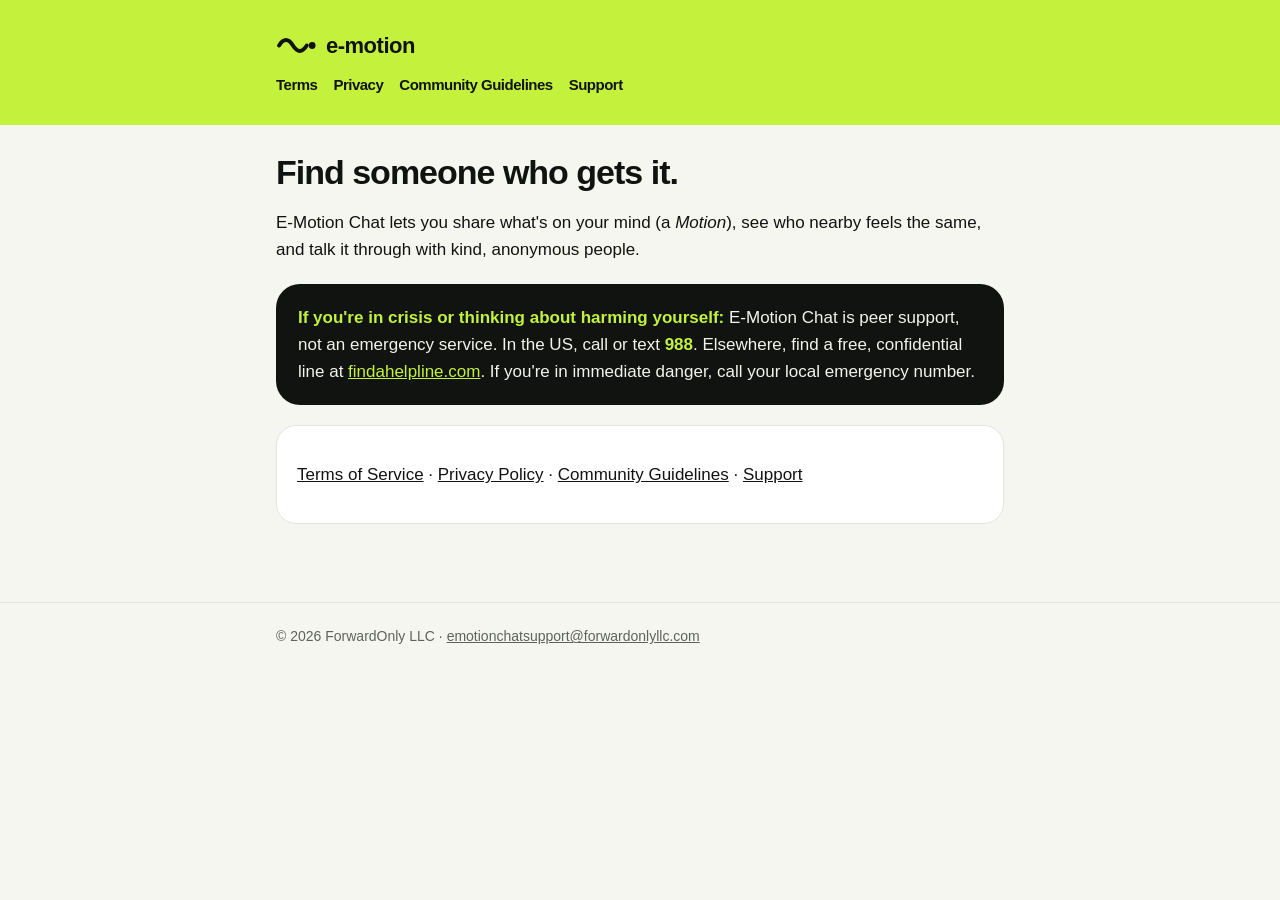
==== index.html @ 41ea4397 "E-Motion Chat: terms, privacy, community guidelines, support Co-Authored-By: Claude Opus 5.5 <norepl" ====
<!doctype html>
<html lang="en">
<head>
<meta charset="utf-8">
<meta name="viewport" content="width=device-width, initial-scale=1">
<title>Home · E-Motion Chat</title>
<meta name="description" content="E-Motion Chat: find people nearby who feel the same, and talk it through.">
<link rel="stylesheet" href="style.css">
</head>
<body>
<header><div class="wrap">
<div><a href="./"><svg class="logo" viewBox="0 0 26 16" aria-hidden="true"><path d="M2 8 Q6.5 1 11 8 T20 8" fill="none" stroke="#111311" stroke-width="2.6" stroke-linecap="round"/><circle cx="23.5" cy="8" r="2.2" fill="#111311"/></svg>e-motion</a>
<nav><a href="terms.html">Terms</a><a href="privacy.html">Privacy</a><a href="guidelines.html">Community Guidelines</a><a href="support.html">Support</a></nav></div>
</div></header>
<main><div class="wrap">

<h1>Find someone who gets it.</h1>
<p>E-Motion Chat lets you share what's on your mind (a <em>Motion</em>), see who nearby feels the same, and talk it through with kind, anonymous people.</p>
<div class="crisis"><strong>If you're in crisis or thinking about harming yourself:</strong> E-Motion Chat is peer support, not an emergency service. In the US, call or text <strong>988</strong>. Elsewhere, find a free, confidential line at <a href="https://findahelpline.com">findahelpline.com</a>. If you're in immediate danger, call your local emergency number.</div>
<div class="card"><p><a href="terms.html">Terms of Service</a> · <a href="privacy.html">Privacy Policy</a> · <a href="guidelines.html">Community Guidelines</a> · <a href="support.html">Support</a></p></div>

</div></main>
<footer><div class="wrap">© 2026 ForwardOnly LLC · <a href="mailto:emotionchatsupport@forwardonlyllc.com">emotionchatsupport@forwardonlyllc.com</a></div></footer>
</body>
</html>
---- style.css ----
:root{--lime:#C4F23C;--ink:#111311;--paper:#F6F6F1;--stone:#5E6359;--line:#E3E5DC;--card:#FFFFFF}
@media (prefers-color-scheme: dark){:root:not([data-theme="light"]){--paper:#121411;--ink:#F2F4EC;--stone:#A8AD9F;--line:#2A2D27;--card:#1A1D18}}
*{box-sizing:border-box}
body{margin:0;background:var(--paper);color:var(--ink);font:17px/1.6 -apple-system,BlinkMacSystemFont,"SF Pro Text","Segoe UI",Roboto,Helvetica,Arial,sans-serif}
header{background:#C4F23C;color:#111311;padding:28px 16px}
header .wrap{display:flex;align-items:center;gap:12px}
header a{color:inherit;text-decoration:none;font-weight:800;font-size:22px;letter-spacing:-.5px;display:flex;align-items:center;gap:10px}
nav{display:flex;flex-wrap:wrap;gap:6px 16px;margin-top:10px}
nav a{font-size:15px;font-weight:600;color:#111311}
.wrap{max-width:760px;margin:0 auto;padding:0 16px}
main{padding:28px 0 60px}
h1{font-size:34px;line-height:1.15;letter-spacing:-1px;margin:0 0 6px}
h2{font-size:21px;margin:32px 0 6px;letter-spacing:-.3px}
p,li{color:var(--ink)}
.muted{color:var(--stone);font-size:15px}
.card{background:var(--card);border:1px solid var(--line);border-radius:20px;padding:18px 20px;margin:18px 0}
.crisis{background:#111311;color:#F2F4EC;border-radius:24px;padding:20px 22px;margin:20px 0}
.crisis strong{color:#C4F23C}
.crisis a{color:#C4F23C}
a{color:inherit}
footer{border-top:1px solid var(--line);padding:22px 0 40px;font-size:14px;color:var(--stone)}
svg.logo{width:40px;height:25px}
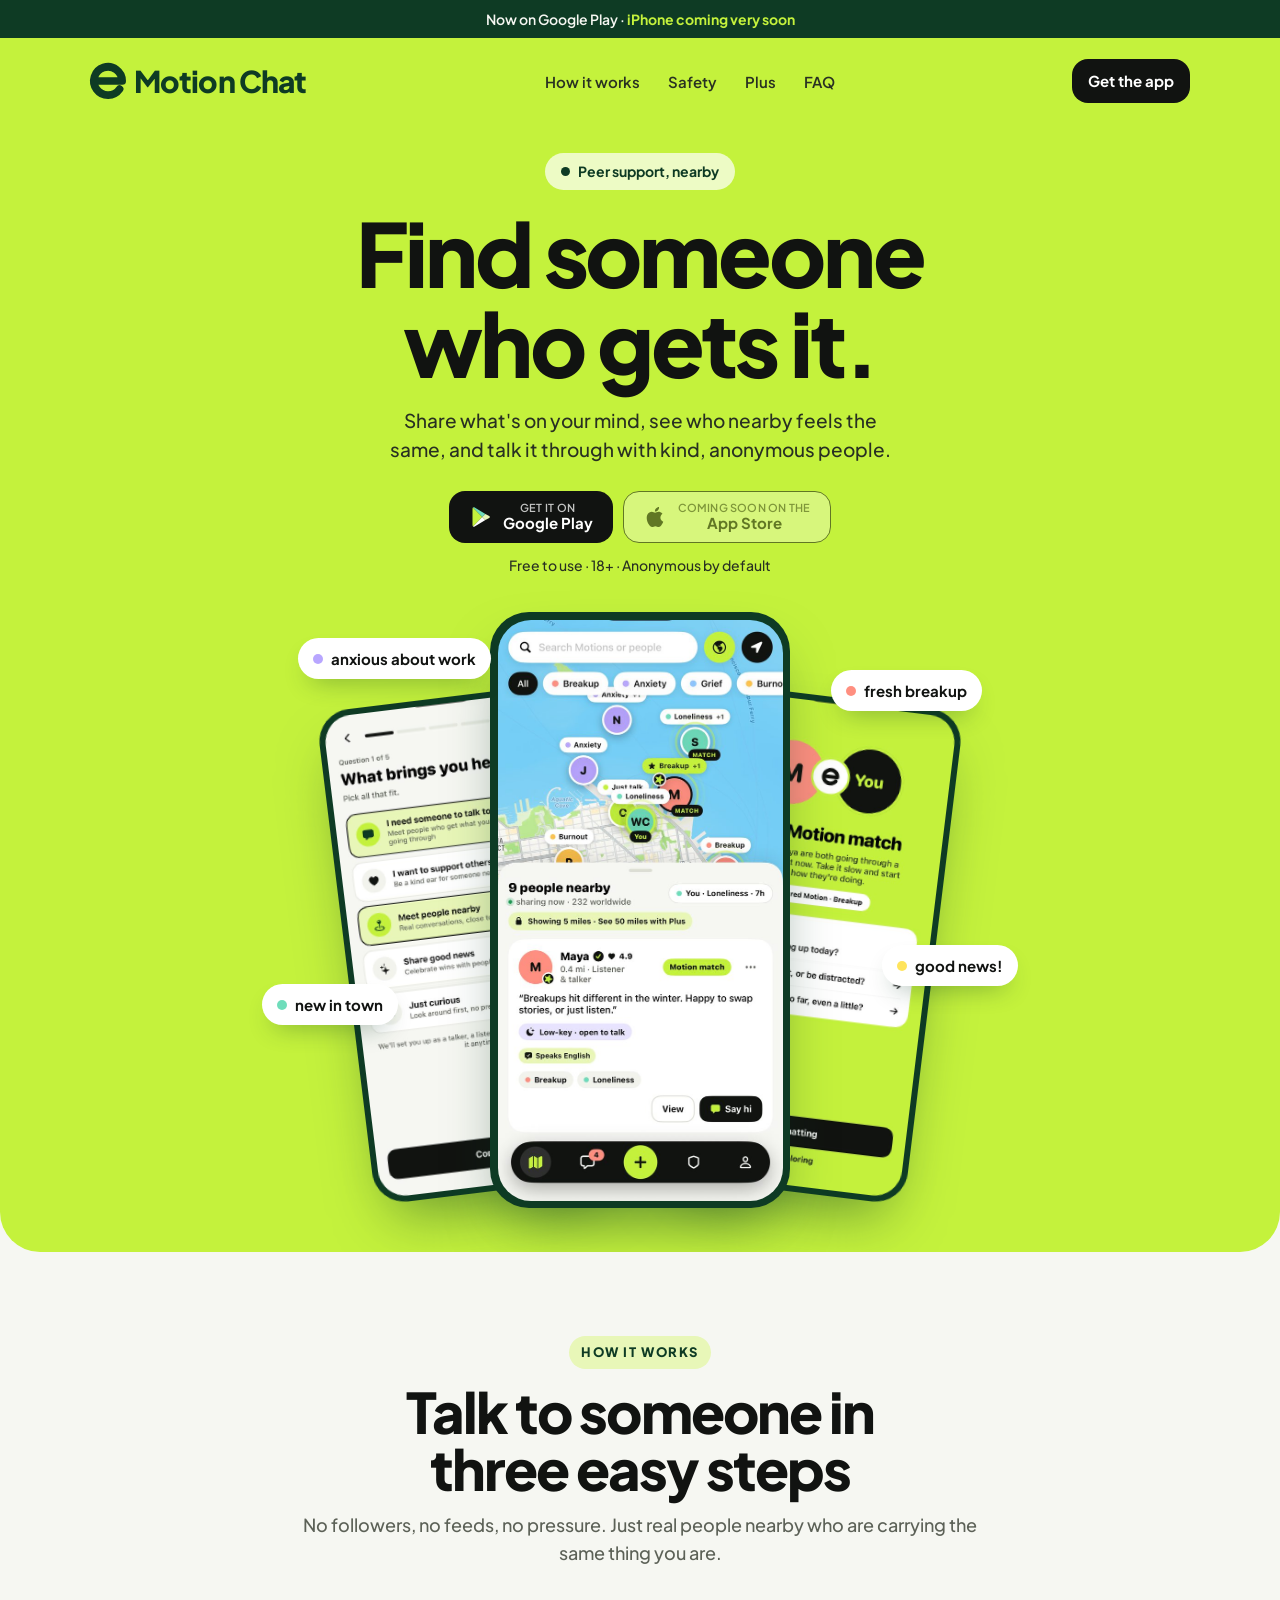
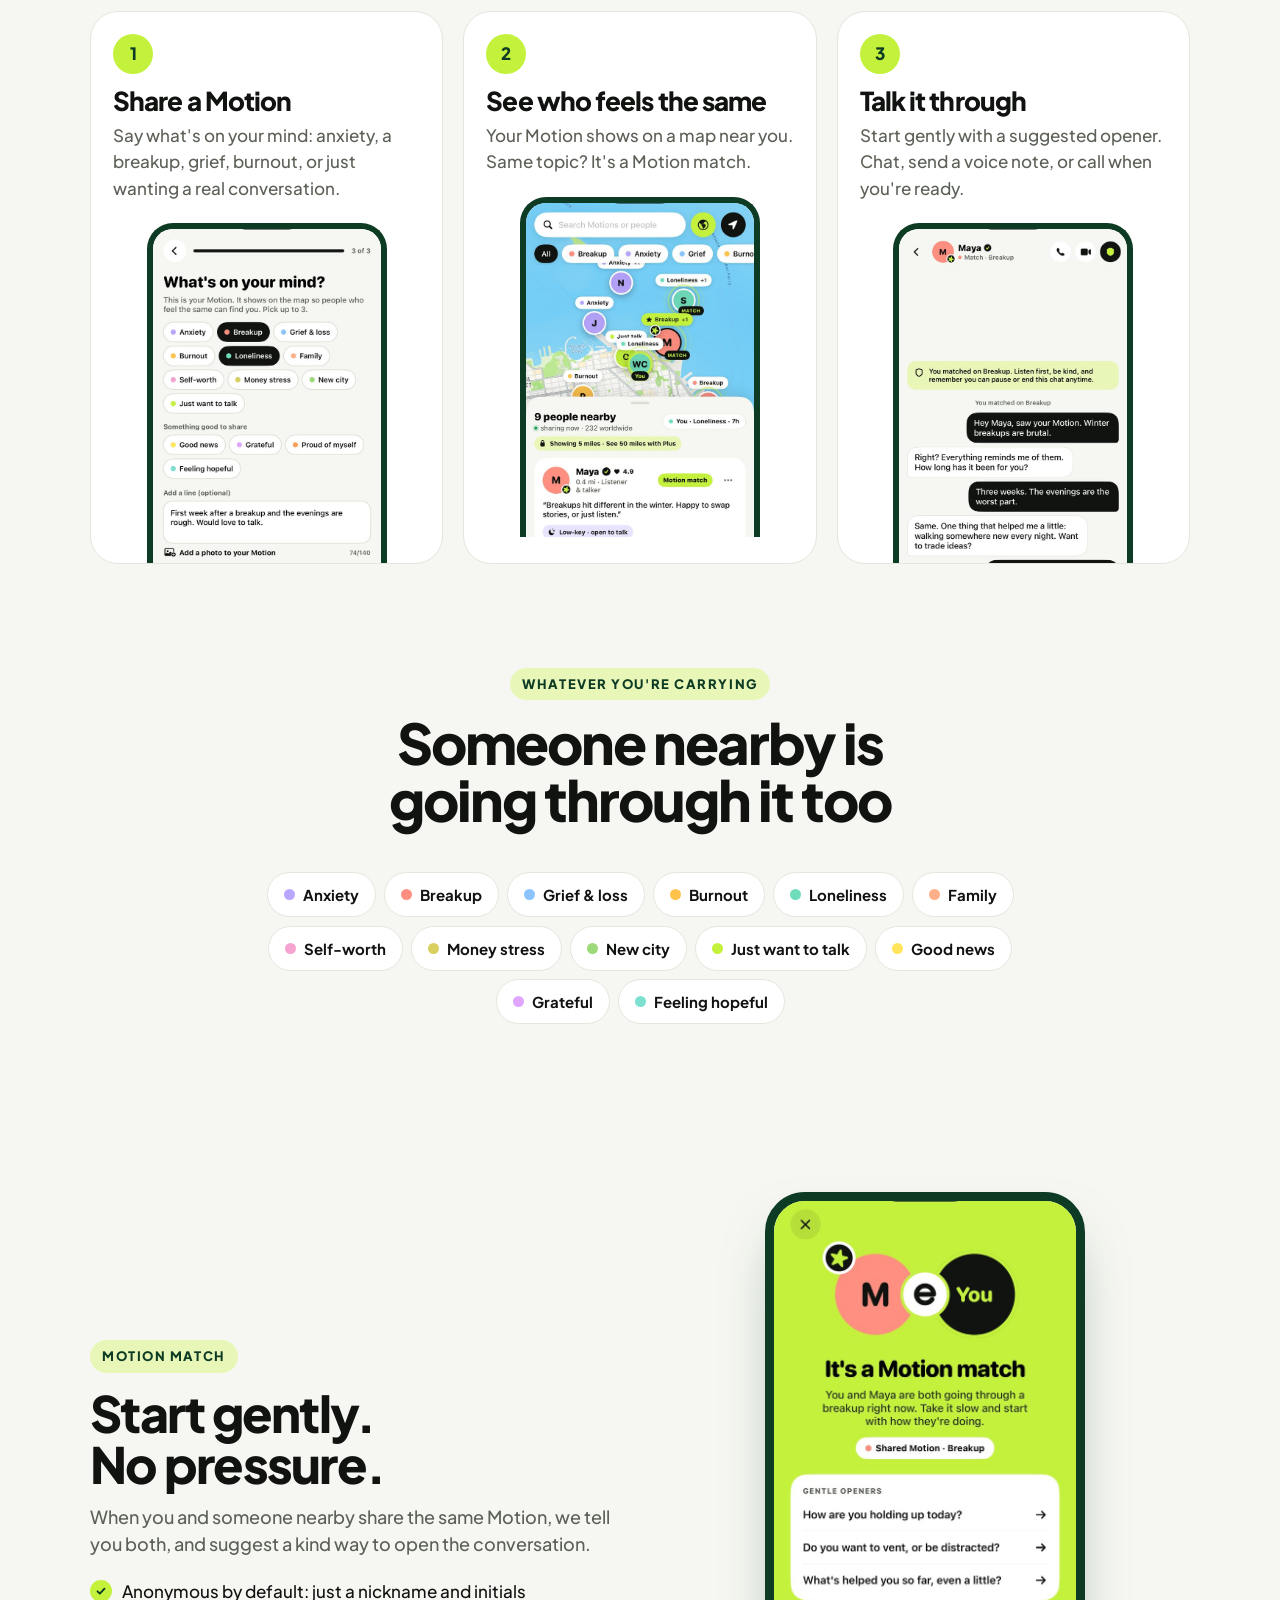
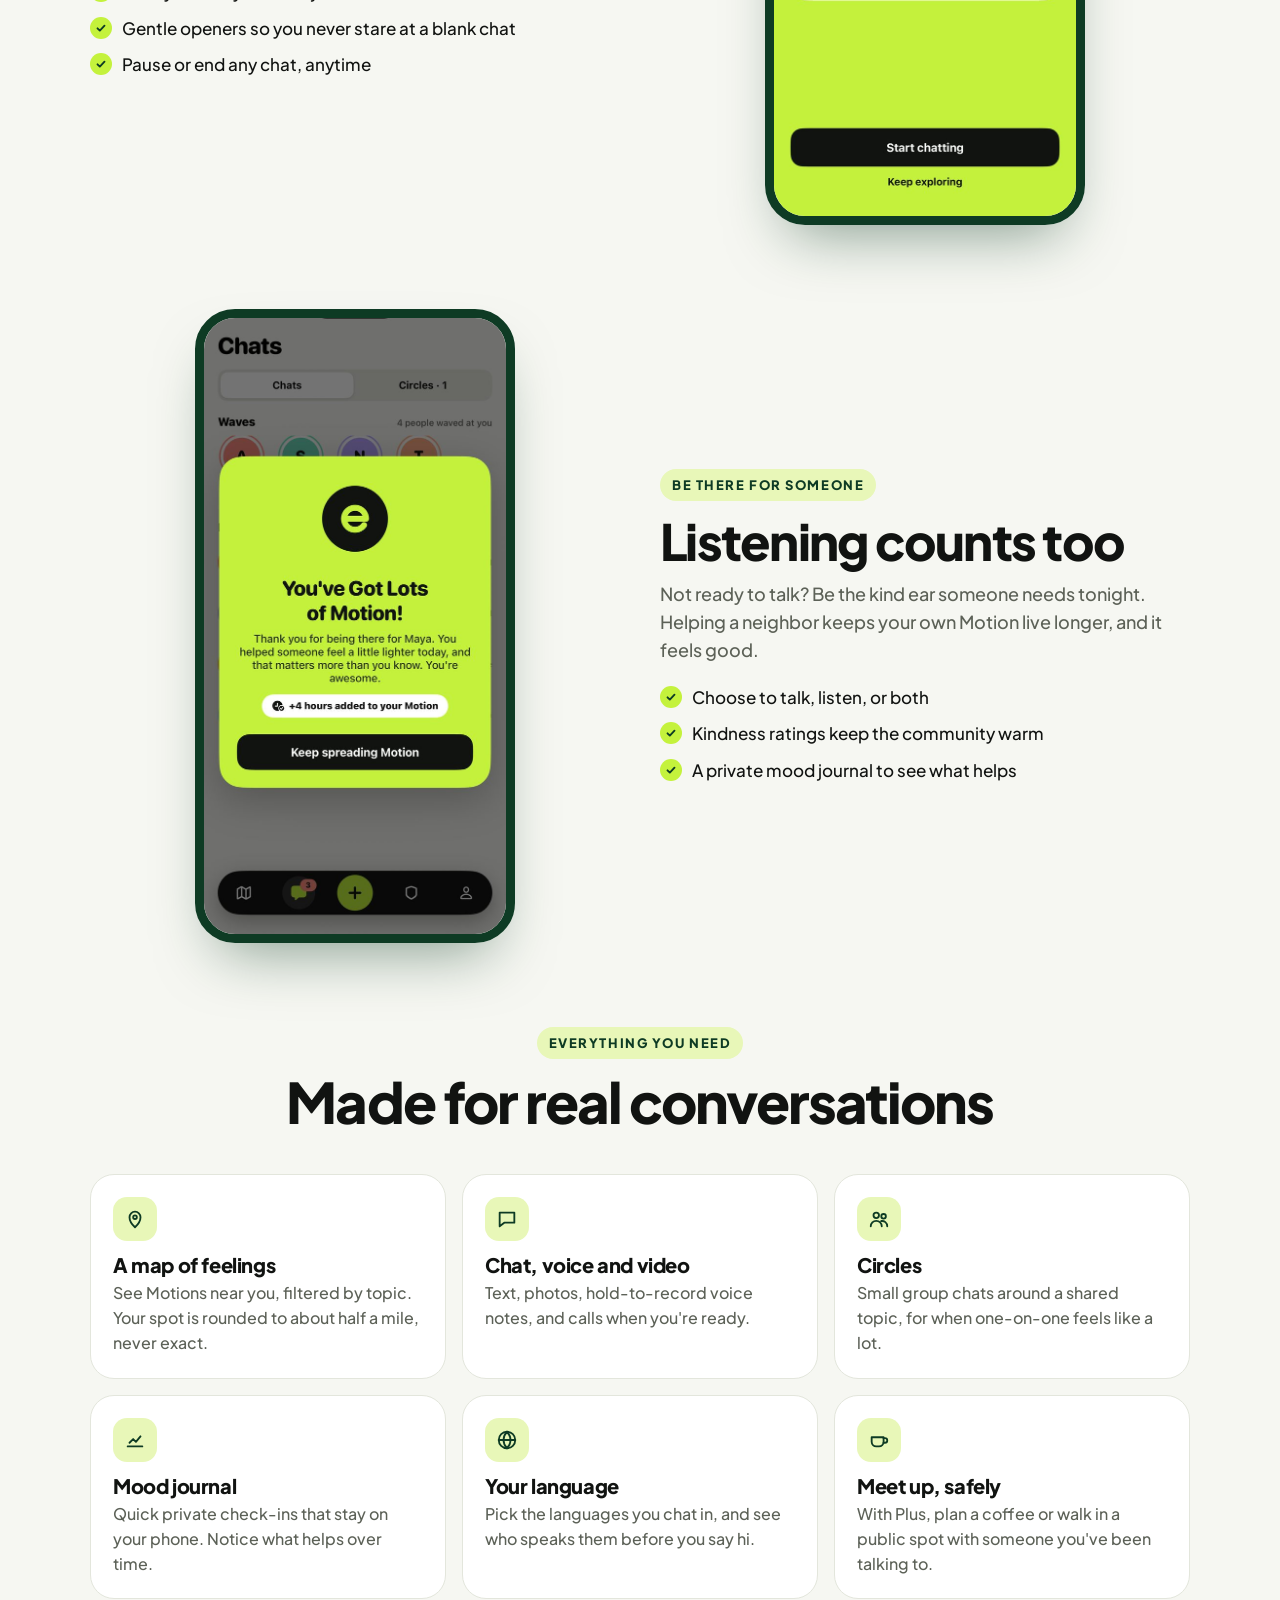
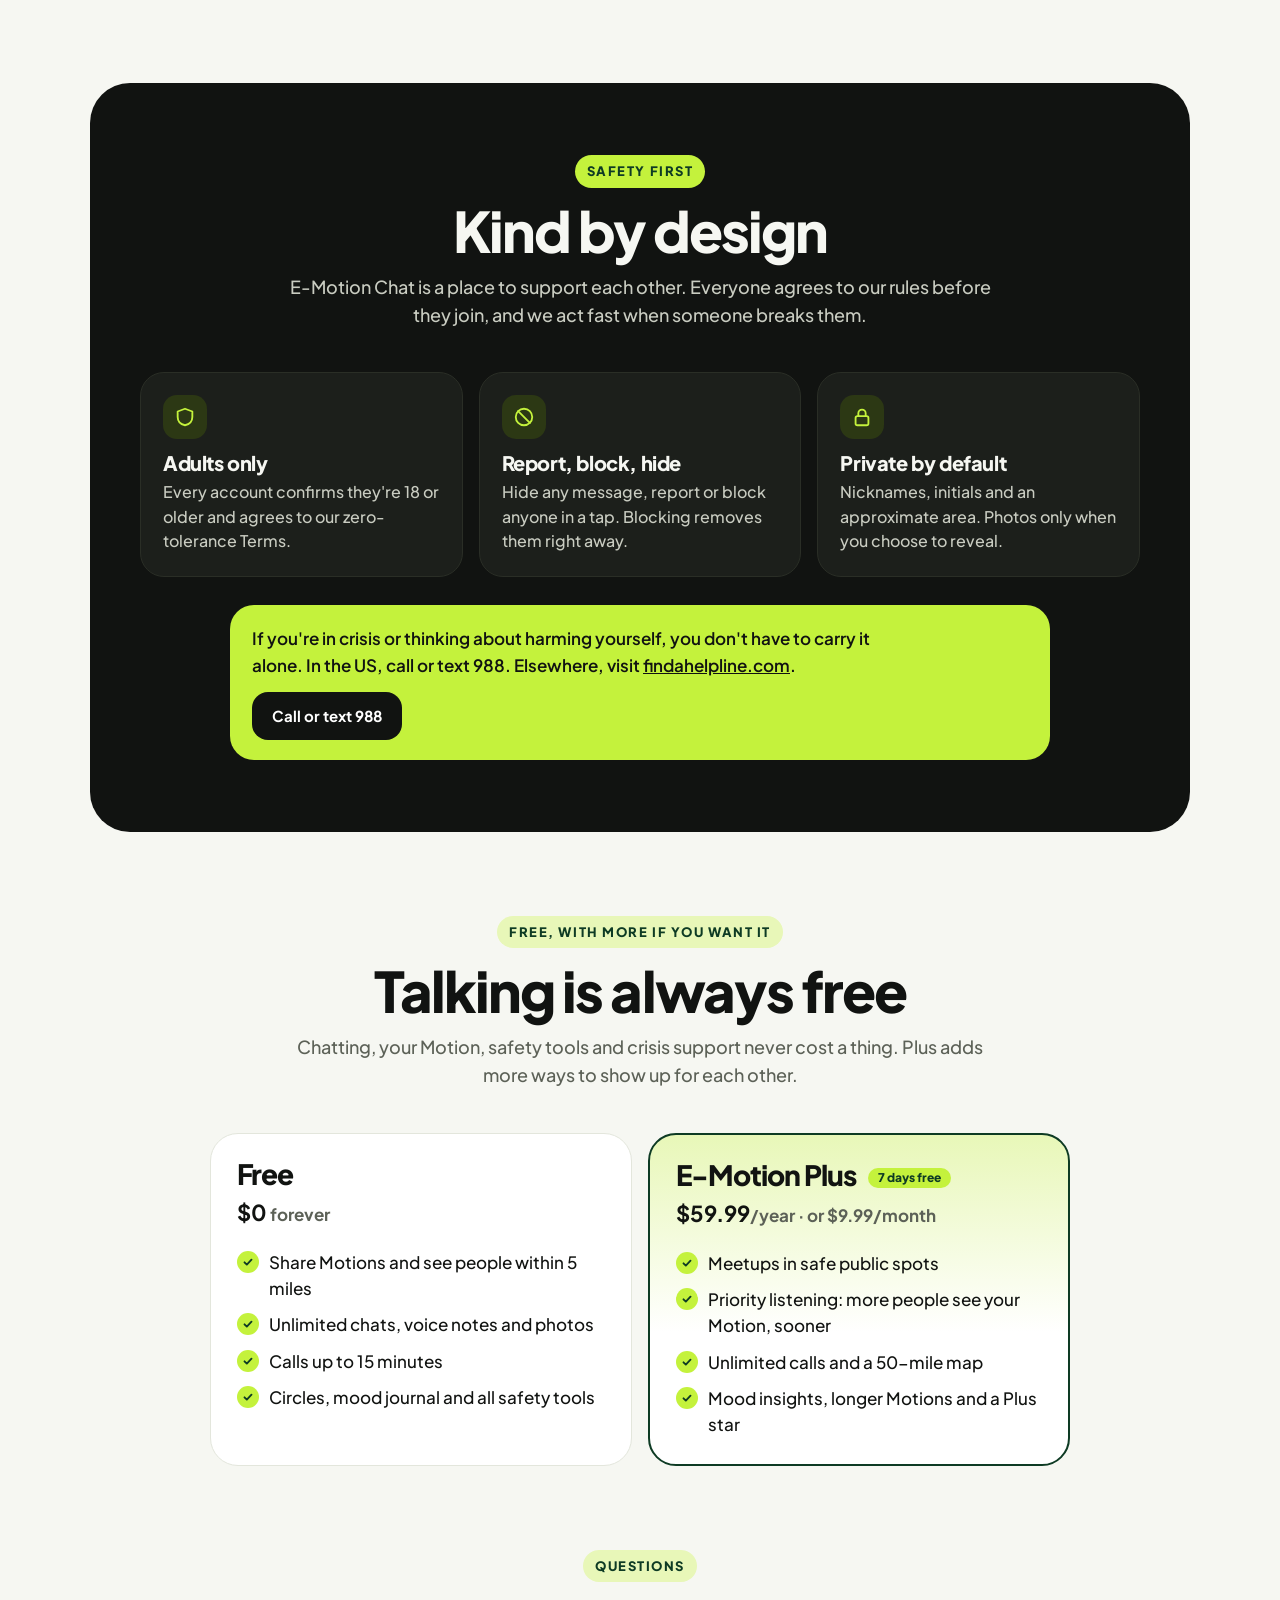
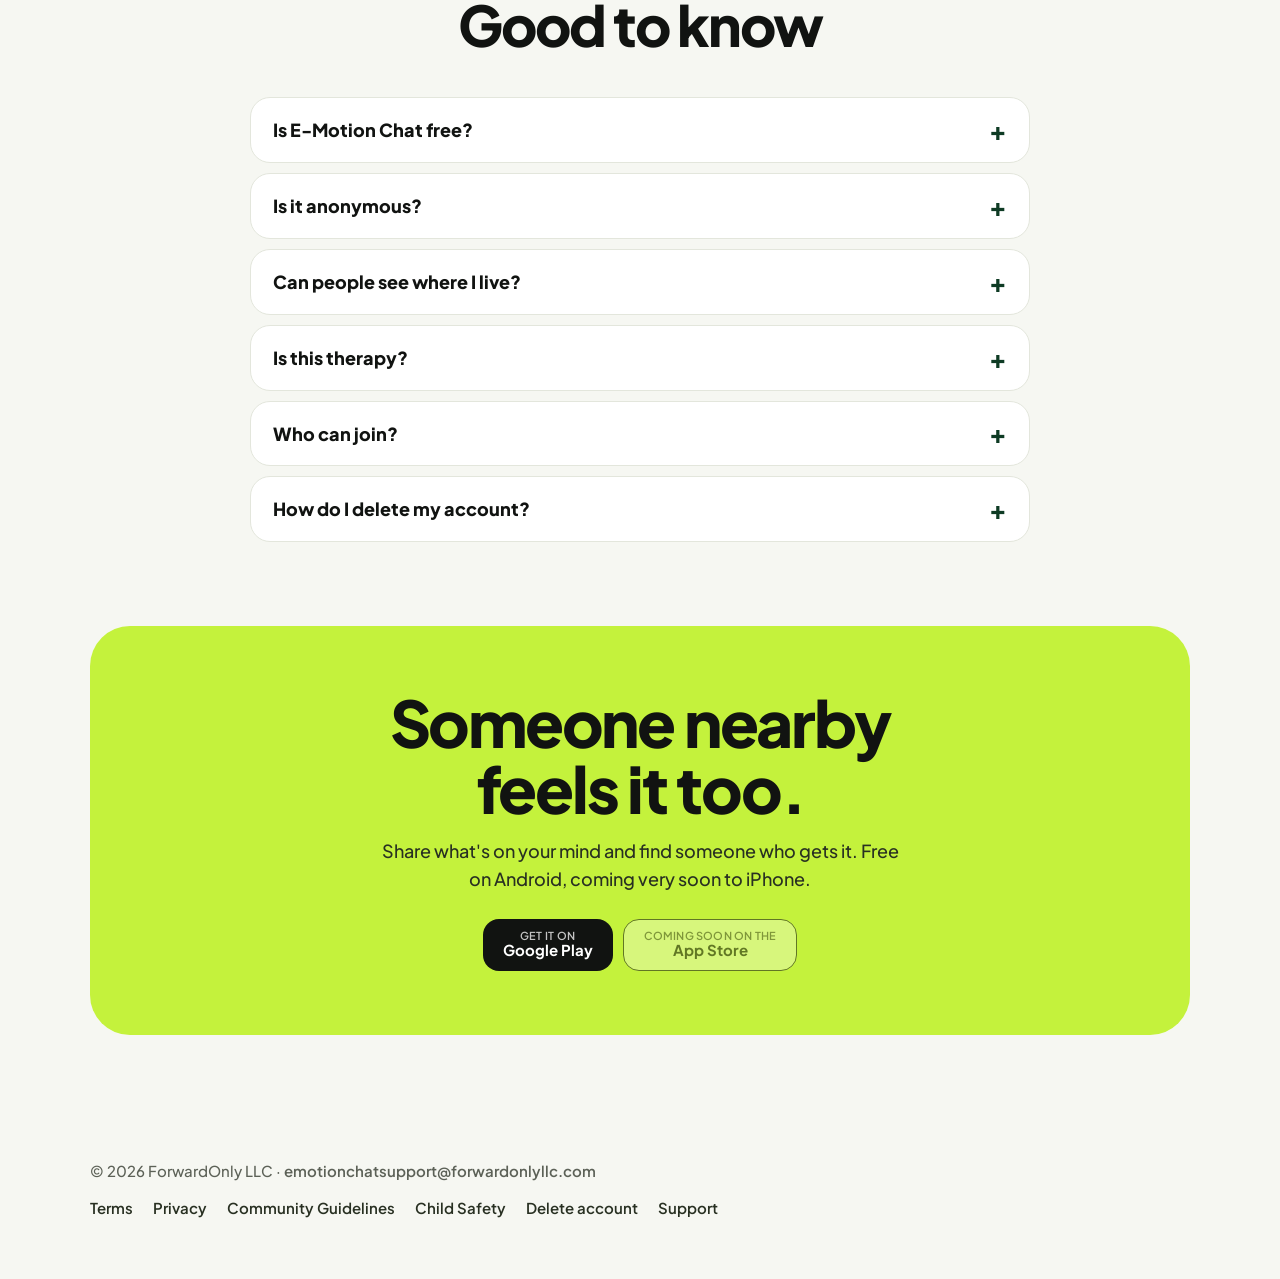
==== commit f844271e: "E-Motion Chat landing page, new e logo on every page Co-Authored-By: Claude Opus 5.5 <noreply@anthro" ====
--- a/index.html
+++ b/index.html
@@ -2,24 +2,447 @@
 <html lang="en">
 <head>
 <meta charset="utf-8">
-<meta name="viewport" content="width=device-width, initial-scale=1">
-<title>Home · E-Motion Chat</title>
-<meta name="description" content="E-Motion Chat: find people nearby who feel the same, and talk it through.">
-<link rel="stylesheet" href="style.css">
+<meta name="viewport" content="width=device-width,initial-scale=1,viewport-fit=cover">
+<title>E-Motion Chat – Find someone who gets it</title>
+<meta name="description" content="Share what's on your mind and talk it through with kind, anonymous people nearby who feel the same. Free on iPhone and Android.">
+<meta name="theme-color" content="#C4F23C">
+<meta property="og:title" content="E-Motion Chat – Find someone who gets it">
+<meta property="og:description" content="Share what's on your mind. See who nearby feels the same, and talk it through, kindly and anonymously.">
+<meta property="og:image" content="https://forwardonlyjhaye.github.io/e-motion/assets/og.jpg">
+<meta property="og:url" content="https://forwardonlyjhaye.github.io/e-motion/">
+<meta property="og:type" content="website">
+<meta name="twitter:card" content="summary_large_image">
+<link rel="canonical" href="https://forwardonlyjhaye.github.io/e-motion/">
+<link rel="icon" href="favicon.svg" type="image/svg+xml">
+<link rel="apple-touch-icon" href="assets/apple-touch-icon.png">
+<link rel="preconnect" href="https://fonts.googleapis.com"><link rel="preconnect" href="https://fonts.gstatic.com" crossorigin>
+<link href="https://fonts.googleapis.com/css2?family=Plus+Jakarta+Sans:wght@500;600;700;800&display=swap" rel="stylesheet">
+<style>
+:root{--lime:#C4F23C;--lime-soft:#E8F7B8;--night:#0E3B24;--ink:#111311;--ink2:#283022;--stone:#5C6157;--paper:#F6F7F2;--card:#fff;--line:#E3E6DC;
+  --font:'Plus Jakarta Sans',system-ui,-apple-system,sans-serif}
+*{box-sizing:border-box}
+html{scroll-behavior:smooth}
+body{margin:0;background:var(--paper);color:var(--ink);font:500 17px/1.55 var(--font);-webkit-font-smoothing:antialiased}
+img{max-width:100%;display:block}
+a{color:inherit}
+.wrap{max-width:1140px;margin:0 auto;padding:0 20px}
+h1,h2,h3{font-weight:800;letter-spacing:-.035em;line-height:1.02;margin:0;text-wrap:balance}
+p{margin:0}
+
+/* top */
+.promo{background:var(--night);color:var(--paper);text-align:center;font:600 14px/1.3 var(--font);padding:10px 16px}
+.promo b{color:var(--lime)}
+header{display:flex;align-items:center;justify-content:space-between;gap:12px;padding:16px 0}
+.brand{display:flex;align-items:center;gap:10px;text-decoration:none;font-weight:800;font-size:24px;letter-spacing:-.03em;color:var(--night)}
+.brand .mark{width:30px;height:30px;flex:none;overflow:visible}
+.brand .mark path{fill:none;stroke:var(--night);stroke-width:12;stroke-linecap:round;stroke-linejoin:round;stroke-dasharray:100;stroke-dashoffset:0}
+.brand{gap:6px}
+.brand .name{display:inline-block;overflow:hidden;padding:4px 2px}
+.brand .name span{display:inline-block}
+nav{display:none;gap:28px;font-weight:600;font-size:15px}
+nav a{text-decoration:none;color:var(--ink2)}nav a:hover{color:var(--night)}
+@media (min-width:860px){nav{display:flex}.brand{font-size:30px}.brand .mark{width:36px;height:36px}}
+
+.btn{display:inline-flex;align-items:center;justify-content:center;gap:10px;min-height:52px;padding:0 20px;border-radius:16px;text-decoration:none;font-weight:700;font-size:15px;line-height:1.1}
+.btn-dark{background:var(--ink);color:#fff}
+.btn-dark:hover{background:#000}
+.btn-ghost{background:rgba(255,255,255,.6);color:var(--ink);border:1.5px solid var(--ink)}
+.btn small{display:block;font-weight:600;font-size:11px;opacity:.75;letter-spacing:.02em}
+.btn svg{width:24px;height:24px;flex:none}
+.stores{display:flex;flex-wrap:wrap;gap:10px;justify-content:center}
+.btn[aria-disabled=true]{opacity:.55;cursor:default}
+
+/* hero */
+.hero{background:var(--lime);border-radius:0 0 40px 40px;overflow:hidden}
+.hero-inner{text-align:center;padding:28px 0 0}
+.tag{display:inline-flex;align-items:center;gap:8px;padding:8px 16px;border-radius:99px;background:rgba(255,255,255,.7);font-weight:700;font-size:14px;color:var(--night)}
+.tag i{width:9px;height:9px;border-radius:50%;background:var(--night)}
+.hero h1{font-size:clamp(44px,10vw,88px);margin:18px auto 0;max-width:12ch;color:var(--ink)}
+.hero .sub{max-width:36ch;margin:18px auto 26px;color:var(--ink2);font-size:19px}
+.hero .note{margin-top:12px;font-size:14px;color:var(--ink2)}
+.stage{position:relative;height:clamp(420px,112vw,640px);margin:36px auto 0;max-width:900px}
+.phone{position:absolute;left:50%;width:var(--w);border-radius:calc(var(--w)*.13);background:var(--night);padding:calc(var(--w)*.025);box-shadow:0 30px 60px -20px rgba(14,59,36,.55)}
+.phone img{border-radius:calc(var(--w)*.11)}
+.phone.c{--w:clamp(210px,48vw,300px);top:0;transform:translateX(-50%);z-index:3}
+.phone.l,.phone.r{--w:clamp(170px,38vw,250px);top:13%;z-index:1}
+.phone.l{transform:translateX(-118%) rotate(-7deg)}
+.phone.r{transform:translateX(18%) rotate(7deg)}
+
+/* sections */
+section{padding:84px 0}
+.kicker{display:inline-block;font-weight:800;font-size:13px;letter-spacing:.12em;text-transform:uppercase;color:var(--night);background:var(--lime-soft);padding:6px 12px;border-radius:99px}
+.head{text-align:center;max-width:720px;margin:0 auto 44px}
+.head h2{font-size:clamp(34px,6vw,56px);margin-top:14px}
+.head p{margin-top:14px;color:var(--stone);font-size:18px}
+
+.steps{display:grid;gap:20px;grid-template-columns:1fr}
+@media (min-width:860px){.steps{grid-template-columns:repeat(3,minmax(0,1fr))}}
+.step{background:var(--card);border:1px solid var(--line);border-radius:28px;padding:22px 22px 0;overflow:hidden;display:flex;flex-direction:column}
+.step .n{width:40px;height:40px;border-radius:50%;background:var(--lime);color:var(--night);display:grid;place-items:center;font-weight:800}
+.step h3{font-size:26px;margin-top:14px}
+.step p{margin-top:8px;color:var(--stone)}
+.step .shot{margin:22px auto 0;width:78%;border-radius:26px 26px 0 0;border:6px solid var(--night);border-bottom:0;overflow:hidden;max-height:340px}
+
+.split{display:grid;gap:40px;align-items:center;grid-template-columns:1fr}
+@media (min-width:860px){.split{grid-template-columns:1fr 1fr}.split.flip .text{order:2}}
+.split .text h2{font-size:clamp(32px,5vw,50px);margin-top:14px}
+.split .text p{margin-top:14px;color:var(--stone);font-size:18px}
+.split .visual{display:flex;justify-content:center}
+.split .visual .frame{width:min(320px,80%);border-radius:40px;border:9px solid var(--night);overflow:hidden;box-shadow:0 30px 60px -24px rgba(14,59,36,.5)}
+ul.ticks{list-style:none;padding:0;margin:20px 0 0;display:grid;gap:10px}
+ul.ticks li{display:flex;gap:10px;align-items:flex-start}
+ul.ticks li::before{content:"";flex:none;width:22px;height:22px;margin-top:2px;border-radius:50%;background:var(--lime) url("data:image/svg+xml,%3Csvg xmlns='http://www.w3.org/2000/svg' viewBox='0 0 24 24' fill='none' stroke='%230E3B24' stroke-width='3.2' stroke-linecap='round' stroke-linejoin='round'%3E%3Cpath d='M6 12.5l4 4L18 8'/%3E%3C/svg%3E") center/14px no-repeat}
+
+.topics{display:flex;flex-wrap:wrap;gap:8px;justify-content:center;max-width:820px;margin:0 auto}
+.chip{display:inline-flex;align-items:center;gap:8px;padding:10px 16px;border-radius:99px;background:var(--card);border:1.5px solid var(--line);font-weight:700;font-size:15px}
+.chip i{width:11px;height:11px;border-radius:50%}
+
+.feat{display:grid;gap:16px;grid-template-columns:1fr}
+@media (min-width:640px){.feat{grid-template-columns:repeat(2,minmax(0,1fr))}}
+@media (min-width:980px){.feat{grid-template-columns:repeat(3,minmax(0,1fr))}}
+.feat div{background:var(--card);border:1px solid var(--line);border-radius:24px;padding:22px}
+.feat h3{font-size:20px;letter-spacing:-.02em}
+.feat p{margin-top:6px;color:var(--stone);font-size:16px}
+.feat .ic{width:44px;height:44px;border-radius:14px;background:var(--lime-soft);display:grid;place-items:center;margin-bottom:14px}
+.feat .ic svg{width:22px;height:22px;stroke:var(--night)}
+
+.safety{background:var(--ink);color:var(--paper);border-radius:40px}
+.safety .kicker{background:var(--lime);color:var(--night)}
+.safety .head p{color:#C9CCC1}
+.safety .feat div{background:#1C1F1B;border-color:#2A2E26}
+.safety .feat p{color:#C9CCC1}
+.safety .feat .ic{background:#2C3814}
+.safety .feat .ic svg{stroke:var(--lime)}
+.crisis{margin:28px auto 0;max-width:820px;background:var(--lime);color:var(--ink);border-radius:24px;padding:20px 22px;display:flex;flex-wrap:wrap;gap:14px;align-items:center;justify-content:space-between}
+.crisis p{max-width:52ch;font-weight:600}
+.crisis a.btn{min-height:48px}
+
+.plans{display:grid;gap:16px;grid-template-columns:1fr;max-width:860px;margin:0 auto}
+@media (min-width:760px){.plans{grid-template-columns:1fr 1fr}}
+.plan{background:var(--card);border:1.5px solid var(--line);border-radius:28px;padding:26px}
+.plan.plus{border:2px solid var(--night);background:linear-gradient(180deg,var(--lime-soft),#fff 60%)}
+.plan h3{font-size:28px}
+.plan .price{margin-top:6px;font-weight:700;color:var(--stone)}
+.plan .price b{color:var(--ink);font-size:22px}
+.badge{display:inline-block;margin-left:8px;vertical-align:middle;font-size:12px;font-weight:800;background:var(--lime);color:var(--night);padding:4px 10px;border-radius:99px;letter-spacing:0}
+
+.faq{max-width:780px;margin:0 auto;display:grid;gap:10px}
+details{background:var(--card);border:1px solid var(--line);border-radius:20px;padding:18px 22px}
+summary{cursor:pointer;font-weight:800;font-size:18px;list-style:none;display:flex;justify-content:space-between;gap:16px;align-items:center}
+summary::-webkit-details-marker{display:none}
+summary::after{content:"+";font-size:26px;line-height:1;color:var(--night);transition:transform .2s}
+details[open] summary::after{transform:rotate(45deg)}
+details p{margin-top:10px;color:var(--stone)}
+
+.end{background:var(--lime);border-radius:40px;text-align:center;padding:64px 20px}
+.end h2{font-size:clamp(36px,7vw,64px);max-width:14ch;margin:0 auto}
+.end p{margin:16px auto 26px;max-width:40ch;color:var(--ink2);font-size:18px}
+
+footer{padding:40px 0 60px;color:var(--stone);font-size:15px}
+footer .row{display:flex;flex-wrap:wrap;gap:14px 26px;justify-content:space-between;align-items:center}
+footer nav{display:flex;flex-wrap:wrap;gap:10px 20px}
+footer a{text-decoration:none;font-weight:600}footer a:hover{color:var(--ink)}
+
+
+/* floating Motion bubbles */
+.bubble{position:absolute;z-index:4;display:inline-flex;align-items:center;gap:8px;padding:9px 15px;border-radius:99px;background:#fff;font-weight:700;font-size:clamp(12px,3.2vw,15px);white-space:nowrap;box-shadow:0 12px 26px -12px rgba(14,59,36,.45)}
+.bubble i{width:10px;height:10px;border-radius:50%}
+.bubble.b1{left:4%;top:4%}
+.bubble.b2{right:3%;top:9%}
+.bubble.b3{left:1%;top:58%}
+.bubble.b4{right:2%;top:52%}
+@media (min-width:760px){.bubble.b1{left:12%}.bubble.b2{right:12%}.bubble.b3{left:8%}.bubble.b4{right:8%}}
+
+/* buttons */
+.btn{transition:transform .18s ease,box-shadow .18s ease,background .18s ease}
+.btn:not([aria-disabled=true]):hover{transform:translateY(-2px);box-shadow:0 12px 24px -12px rgba(14,59,36,.6)}
+.btn:not([aria-disabled=true]):active{transform:translateY(0) scale(.97)}
+.chip{transition:transform .18s ease}
+.chip:hover{transform:translateY(-3px) rotate(-2deg)}
+.step,.feat div,.plan{transition:transform .25s ease,box-shadow .25s ease}
+.step:hover,.feat div:hover,.plan:hover{transform:translateY(-4px);box-shadow:0 18px 34px -22px rgba(14,59,36,.45)}
+
+@media (prefers-reduced-motion:no-preference){
+  /* logo: the e writes itself, then "Motion Chat" slides out from behind it */
+  .brand .mark path{stroke-dashoffset:100;animation:write .9s cubic-bezier(.6,0,.3,1) .15s forwards}
+  .brand .name span{transform:translateX(-110%);opacity:0;animation:flow .7s cubic-bezier(.2,.8,.2,1.05) .85s forwards}
+  @keyframes write{to{stroke-dashoffset:0}}
+  @keyframes flow{to{transform:none;opacity:1}}
+
+  /* hero text and buttons arrive in turn */
+  .hero-inner>.tag,.hero-inner>h1,.hero-inner>.sub,.hero-inner>.stores,.hero-inner>.note{opacity:0;animation:rise .7s cubic-bezier(.2,.8,.2,1) forwards}
+  .hero-inner>.tag{animation-delay:.2s}.hero-inner>h1{animation-delay:.3s}.hero-inner>.sub{animation-delay:.45s}
+  .hero-inner>.stores{animation-delay:.6s}.hero-inner>.note{animation-delay:.7s}
+  @keyframes rise{from{opacity:0;transform:translateY(22px)}to{opacity:1;transform:none}}
+
+  /* main button: a soft lime pulse every few seconds */
+  .hero .stores .btn-dark{animation:pulse 3.2s ease-in-out 2s infinite}
+  @keyframes pulse{0%,70%,100%{box-shadow:0 0 0 0 rgba(14,59,36,0)}80%{box-shadow:0 0 0 10px rgba(14,59,36,.18)}}
+
+  /* phones rise in, then float */
+  .phone{animation:phoneIn .9s cubic-bezier(.2,.8,.2,1) both,float 6s ease-in-out infinite}
+  .phone.c{--t:translateX(-50%);animation-delay:.55s,1.45s}
+  .phone.l{--t:translateX(-118%) rotate(-7deg);animation-delay:.75s,2.1s}
+  .phone.r{--t:translateX(18%) rotate(7deg);animation-delay:.85s,1.8s}
+  @keyframes phoneIn{from{opacity:0;transform:var(--t) translateY(80px)}to{opacity:1;transform:var(--t)}}
+  @keyframes float{0%,100%{transform:var(--t) translateY(0)}50%{transform:var(--t) translateY(-12px)}}
+
+  /* bubbles pop in, then drift */
+  .bubble{opacity:0;animation:pop .55s cubic-bezier(.3,1.5,.5,1) forwards,drift 5s ease-in-out infinite}
+  .bubble.b1{animation-delay:1.1s,1.65s}.bubble.b2{animation-delay:1.3s,2.2s}.bubble.b3{animation-delay:1.5s,1.9s}.bubble.b4{animation-delay:1.7s,2.6s}
+  @keyframes pop{from{opacity:0;transform:scale(.4)}to{opacity:1;transform:none}}
+  @keyframes drift{0%,100%{transform:translate(0,0)}33%{transform:translate(4px,-8px)}66%{transform:translate(-4px,-3px)}}
+
+  /* topic bubbles pop in one by one when scrolled to */
+  .topics .chip{opacity:0;transform:scale(.6)}
+  .topics.in .chip{animation:pop .5s cubic-bezier(.3,1.5,.5,1) forwards}
+  .topics.in .chip:hover{transform:translateY(-3px) rotate(-2deg)}
+
+  /* screenshots in cards and frames float gently */
+  .step .shot,.split .visual .frame{animation:float2 7s ease-in-out infinite}
+  .step:nth-child(2) .shot{animation-delay:-2.3s}.step:nth-child(3) .shot{animation-delay:-4.6s}
+  @keyframes float2{0%,100%{transform:translateY(0)}50%{transform:translateY(-8px)}}
+}
+@media (prefers-reduced-motion:no-preference){
+  .reveal{opacity:0;transform:translateY(18px);transition:opacity .6s ease,transform .6s ease}
+  .reveal.in{opacity:1;transform:none}
+}
+</style>
 </head>
 <body>
-<header><div class="wrap">
-<div><a href="./"><svg class="logo" viewBox="0 0 26 16" aria-hidden="true"><path d="M2 8 Q6.5 1 11 8 T20 8" fill="none" stroke="#111311" stroke-width="2.6" stroke-linecap="round"/><circle cx="23.5" cy="8" r="2.2" fill="#111311"/></svg>e-motion</a>
-<nav><a href="terms.html">Terms</a><a href="privacy.html">Privacy</a><a href="guidelines.html">Community Guidelines</a><a href="support.html">Support</a></nav></div>
-</div></header>
-<main><div class="wrap">
-
-<h1>Find someone who gets it.</h1>
-<p>E-Motion Chat lets you share what's on your mind (a <em>Motion</em>), see who nearby feels the same, and talk it through with kind, anonymous people.</p>
-<div class="crisis"><strong>If you're in crisis or thinking about harming yourself:</strong> E-Motion Chat is peer support, not an emergency service. In the US, call or text <strong>988</strong>. Elsewhere, find a free, confidential line at <a href="https://findahelpline.com">findahelpline.com</a>. If you're in immediate danger, call your local emergency number.</div>
-<div class="card"><p><a href="terms.html">Terms of Service</a> · <a href="privacy.html">Privacy Policy</a> · <a href="guidelines.html">Community Guidelines</a> · <a href="support.html">Support</a></p></div>
-
-</div></main>
-<footer><div class="wrap">© 2026 ForwardOnly LLC · <a href="mailto:emotionchatsupport@forwardonlyllc.com">emotionchatsupport@forwardonlyllc.com</a></div></footer>
+
+<div class="promo">Now on Google Play · <b>iPhone coming very soon</b></div>
+
+<div class="hero">
+  <div class="wrap">
+    <header>
+      <a class="brand" href="./" aria-label="E-Motion Chat home">
+        <svg class="mark" viewBox="22 22 56 56" aria-hidden="true"><path pathLength="100" d="M28 50 H72 A22 22 0 1 0 68 62.6"/></svg>
+        <span class="name"><span>Motion Chat</span></span>
+      </a>
+      <nav><a href="#how">How it works</a><a href="#safety">Safety</a><a href="#plus">Plus</a><a href="#faq">FAQ</a></nav>
+      <a class="btn btn-dark" href="#download" style="min-height:44px;padding:0 16px">Get the app</a>
+    </header>
+
+    <div class="hero-inner">
+      <span class="tag"><i></i>Peer support, nearby</span>
+      <h1>Find someone who gets it.</h1>
+      <p class="sub">Share what's on your mind, see who nearby feels the same, and talk it through with kind, anonymous people.</p>
+      <div class="stores" id="download">
+        <a class="btn btn-dark" href="https://play.google.com/store/apps/details?id=com.forwardonlyjhaye.emotionchat">
+          <svg viewBox="0 0 24 24" aria-hidden="true"><path fill="#C4F23C" d="M4 2.6c-.3.3-.5.8-.5 1.3v16.2c0 .5.2 1 .5 1.3l9.3-9.4z"/><path fill="#fff" d="M16.4 15.1l-3.1-3.1L4 21.4c.4.4 1 .4 1.7.1z"/><path fill="#6FDDBB" d="M16.4 8.9L5.7 2.5C5 2.1 4.4 2.2 4 2.6l9.3 9.4z"/><path fill="#E8F7B8" d="M20.2 11.1l-3.8-2.2-3.1 3.1 3.1 3.1 3.8-2.2c.9-.5.9-1.3 0-1.8z"/></svg>
+          <span><small>GET IT ON</small>Google Play</span>
+        </a>
+        <!-- iPhone: swap to href="https://apps.apple.com/app/id6818756614" and remove aria-disabled once Apple approves. -->
+        <a class="btn btn-ghost" aria-disabled="true" title="Coming very soon to the App Store">
+          <svg viewBox="0 0 24 24" aria-hidden="true"><path fill="currentColor" d="M16.4 12.6c0-2.5 2-3.7 2.1-3.8-1.2-1.7-3-1.9-3.6-2-1.5-.2-3 .9-3.8.9s-2-.9-3.3-.9c-1.7 0-3.3 1-4.2 2.5-1.8 3.1-.5 7.7 1.3 10.2.9 1.2 1.9 2.6 3.2 2.6s1.8-.8 3.3-.8 2 .8 3.3.8c1.4 0 2.3-1.3 3.1-2.5 1-1.4 1.4-2.8 1.4-2.9 0 0-2.8-1.1-2.8-4.1zM14 5.2c.7-.8 1.2-2 1-3.2-1 0-2.3.7-3 1.5-.7.7-1.2 1.9-1.1 3.1 1.2.1 2.4-.6 3.1-1.4z"/></svg>
+          <span><small>COMING SOON ON THE</small>App Store</span>
+        </a>
+      </div>
+      <p class="note">Free to use · 18+ · Anonymous by default</p>
+
+      <div class="stage" aria-hidden="true">
+        <div class="phone l"><img src="assets/02-brings.jpg" alt=""></div>
+        <div class="phone c"><img src="assets/03-map.jpg" alt=""></div>
+        <div class="phone r"><img src="assets/05-match.jpg" alt=""></div>
+        <span class="bubble b1"><i style="background:#B8A6FF"></i>anxious about work</span>
+        <span class="bubble b2"><i style="background:#FF8F80"></i>fresh breakup</span>
+        <span class="bubble b3"><i style="background:#6FDDBB"></i>new in town</span>
+        <span class="bubble b4"><i style="background:#FFE45C"></i>good news!</span>
+      </div>
+    </div>
+  </div>
+</div>
+
+<main>
+<section id="how">
+  <div class="wrap">
+    <div class="head reveal">
+      <span class="kicker">How it works</span>
+      <h2>Talk to someone in three easy steps</h2>
+      <p>No followers, no feeds, no pressure. Just real people nearby who are carrying the same thing you are.</p>
+    </div>
+    <div class="steps">
+      <div class="step reveal"><span class="n">1</span><h3>Share a Motion</h3><p>Say what's on your mind: anxiety, a breakup, grief, burnout, or just wanting a real conversation.</p><div class="shot"><img src="assets/04-share-motion.jpg" alt="Choosing topics for your Motion" loading="lazy"></div></div>
+      <div class="step reveal"><span class="n">2</span><h3>See who feels the same</h3><p>Your Motion shows on a map near you. Same topic? It's a Motion match.</p><div class="shot"><img src="assets/03-map.jpg" alt="The map with people nearby" loading="lazy"></div></div>
+      <div class="step reveal"><span class="n">3</span><h3>Talk it through</h3><p>Start gently with a suggested opener. Chat, send a voice note, or call when you're ready.</p><div class="shot"><img src="assets/06-chat.jpg" alt="A chat between two people" loading="lazy"></div></div>
+    </div>
+  </div>
+</section>
+
+<section style="padding-top:20px">
+  <div class="wrap">
+    <div class="head reveal">
+      <span class="kicker">Whatever you're carrying</span>
+      <h2>Someone nearby is going through it too</h2>
+    </div>
+    <div class="topics reveal">
+      <span class="chip"><i style="background:#B8A6FF"></i>Anxiety</span>
+      <span class="chip"><i style="background:#FF8F80"></i>Breakup</span>
+      <span class="chip"><i style="background:#8CC4FF"></i>Grief &amp; loss</span>
+      <span class="chip"><i style="background:#FFC24D"></i>Burnout</span>
+      <span class="chip"><i style="background:#6FDDBB"></i>Loneliness</span>
+      <span class="chip"><i style="background:#FFB088"></i>Family</span>
+      <span class="chip"><i style="background:#F5A3D0"></i>Self-worth</span>
+      <span class="chip"><i style="background:#D9CF5E"></i>Money stress</span>
+      <span class="chip"><i style="background:#9ED97A"></i>New city</span>
+      <span class="chip"><i style="background:#C4F23C"></i>Just want to talk</span>
+      <span class="chip"><i style="background:#FFE45C"></i>Good news</span>
+      <span class="chip"><i style="background:#E0A6FF"></i>Grateful</span>
+      <span class="chip"><i style="background:#7EE0D0"></i>Feeling hopeful</span>
+    </div>
+  </div>
+</section>
+
+<section>
+  <div class="wrap">
+    <div class="split">
+      <div class="text reveal">
+        <span class="kicker">Motion match</span>
+        <h2>Start gently. No pressure.</h2>
+        <p>When you and someone nearby share the same Motion, we tell you both, and suggest a kind way to open the conversation.</p>
+        <ul class="ticks">
+          <li>Anonymous by default: just a nickname and initials</li>
+          <li>Gentle openers so you never stare at a blank chat</li>
+          <li>Pause or end any chat, anytime</li>
+        </ul>
+      </div>
+      <div class="visual reveal"><div class="frame"><img src="assets/05-match.jpg" alt="It's a Motion match screen" loading="lazy"></div></div>
+    </div>
+  </div>
+</section>
+
+<section style="padding-top:0">
+  <div class="wrap">
+    <div class="split flip">
+      <div class="text reveal">
+        <span class="kicker">Be there for someone</span>
+        <h2>Listening counts too</h2>
+        <p>Not ready to talk? Be the kind ear someone needs tonight. Helping a neighbor keeps your own Motion live longer, and it feels good.</p>
+        <ul class="ticks">
+          <li>Choose to talk, listen, or both</li>
+          <li>Kindness ratings keep the community warm</li>
+          <li>A private mood journal to see what helps</li>
+        </ul>
+      </div>
+      <div class="visual reveal"><div class="frame"><img src="assets/07-lots-of-motion.jpg" alt="You've got lots of Motion celebration" loading="lazy"></div></div>
+    </div>
+  </div>
+</section>
+
+<section style="padding-top:0">
+  <div class="wrap">
+    <div class="head reveal">
+      <span class="kicker">Everything you need</span>
+      <h2>Made for real conversations</h2>
+    </div>
+    <div class="feat">
+      <div class="reveal"><span class="ic"><svg viewBox="0 0 24 24" fill="none" stroke-width="2" stroke-linecap="round" stroke-linejoin="round"><path d="M12 21s-6-5.6-6-11a6 6 0 0 1 12 0c0 5.4-6 11-6 11z"/><circle cx="12" cy="10" r="2"/></svg></span><h3>A map of feelings</h3><p>See Motions near you, filtered by topic. Your spot is rounded to about half a mile, never exact.</p></div>
+      <div class="reveal"><span class="ic"><svg viewBox="0 0 24 24" fill="none" stroke-width="2" stroke-linecap="round" stroke-linejoin="round"><path d="M4 5h16v11H9l-5 4z"/></svg></span><h3>Chat, voice and video</h3><p>Text, photos, hold-to-record voice notes, and calls when you're ready.</p></div>
+      <div class="reveal"><span class="ic"><svg viewBox="0 0 24 24" fill="none" stroke-width="2" stroke-linecap="round" stroke-linejoin="round"><circle cx="9" cy="8" r="3"/><circle cx="17" cy="9" r="2.5"/><path d="M3 20c0-3.3 2.7-6 6-6s6 2.7 6 6M14.5 14.2c3.2-.4 6.5 1.6 6.5 5.8"/></svg></span><h3>Circles</h3><p>Small group chats around a shared topic, for when one-on-one feels like a lot.</p></div>
+      <div class="reveal"><span class="ic"><svg viewBox="0 0 24 24" fill="none" stroke-width="2" stroke-linecap="round" stroke-linejoin="round"><path d="M4 19h16M6 15l4-4 3 3 5-6"/></svg></span><h3>Mood journal</h3><p>Quick private check-ins that stay on your phone. Notice what helps over time.</p></div>
+      <div class="reveal"><span class="ic"><svg viewBox="0 0 24 24" fill="none" stroke-width="2" stroke-linecap="round" stroke-linejoin="round"><circle cx="12" cy="12" r="9"/><path d="M3 12h18M12 3c2.5 2.6 3.8 5.6 3.8 9s-1.3 6.4-3.8 9c-2.5-2.6-3.8-5.6-3.8-9S9.5 5.6 12 3z"/></svg></span><h3>Your language</h3><p>Pick the languages you chat in, and see who speaks them before you say hi.</p></div>
+      <div class="reveal"><span class="ic"><svg viewBox="0 0 24 24" fill="none" stroke-width="2" stroke-linecap="round" stroke-linejoin="round"><path d="M4 9h13v5a5 5 0 0 1-5 5H9a5 5 0 0 1-5-5z"/><path d="M17 10h1.5a2.5 2.5 0 0 1 0 5H17"/></svg></span><h3>Meet up, safely</h3><p>With Plus, plan a coffee or walk in a public spot with someone you've been talking to.</p></div>
+    </div>
+  </div>
+</section>
+
+<section id="safety" style="padding:0">
+  <div class="wrap">
+    <div class="safety" style="padding:72px 22px">
+      <div class="head reveal">
+        <span class="kicker">Safety first</span>
+        <h2>Kind by design</h2>
+        <p>E-Motion Chat is a place to support each other. Everyone agrees to our rules before they join, and we act fast when someone breaks them.</p>
+      </div>
+      <div class="feat" style="max-width:1000px;margin:0 auto">
+        <div class="reveal"><span class="ic"><svg viewBox="0 0 24 24" fill="none" stroke-width="2" stroke-linecap="round" stroke-linejoin="round"><path d="M12 3l8 3v6c0 5-3.5 8-8 9-4.5-1-8-4-8-9V6z"/></svg></span><h3>Adults only</h3><p>Every account confirms they're 18 or older and agrees to our zero-tolerance Terms.</p></div>
+        <div class="reveal"><span class="ic"><svg viewBox="0 0 24 24" fill="none" stroke-width="2" stroke-linecap="round" stroke-linejoin="round"><circle cx="12" cy="12" r="9"/><path d="M5.6 5.6l12.8 12.8"/></svg></span><h3>Report, block, hide</h3><p>Hide any message, report or block anyone in a tap. Blocking removes them right away.</p></div>
+        <div class="reveal"><span class="ic"><svg viewBox="0 0 24 24" fill="none" stroke-width="2" stroke-linecap="round" stroke-linejoin="round"><rect x="5" y="11" width="14" height="10" rx="2"/><path d="M8 11V8a4 4 0 0 1 8 0v3"/></svg></span><h3>Private by default</h3><p>Nicknames, initials and an approximate area. Photos only when you choose to reveal.</p></div>
+      </div>
+      <div class="crisis reveal">
+        <p>If you're in crisis or thinking about harming yourself, you don't have to carry it alone. In the US, call or text 988. Elsewhere, visit <a href="https://findahelpline.com">findahelpline.com</a>.</p>
+        <a class="btn btn-dark" href="tel:988">Call or text 988</a>
+      </div>
+    </div>
+  </div>
+</section>
+
+<section id="plus">
+  <div class="wrap">
+    <div class="head reveal">
+      <span class="kicker">Free, with more if you want it</span>
+      <h2>Talking is always free</h2>
+      <p>Chatting, your Motion, safety tools and crisis support never cost a thing. Plus adds more ways to show up for each other.</p>
+    </div>
+    <div class="plans">
+      <div class="plan reveal">
+        <h3>Free</h3>
+        <p class="price"><b>$0</b> forever</p>
+        <ul class="ticks">
+          <li>Share Motions and see people within 5 miles</li>
+          <li>Unlimited chats, voice notes and photos</li>
+          <li>Calls up to 15 minutes</li>
+          <li>Circles, mood journal and all safety tools</li>
+        </ul>
+      </div>
+      <div class="plan plus reveal">
+        <h3>E-Motion Plus <span class="badge">7 days free</span></h3>
+        <p class="price"><b>$59.99</b>/year · or $9.99/month</p>
+        <ul class="ticks">
+          <li>Meetups in safe public spots</li>
+          <li>Priority listening: more people see your Motion, sooner</li>
+          <li>Unlimited calls and a 50-mile map</li>
+          <li>Mood insights, longer Motions and a Plus star</li>
+        </ul>
+      </div>
+    </div>
+  </div>
+</section>
+
+<section id="faq" style="padding-top:0">
+  <div class="wrap">
+    <div class="head reveal"><span class="kicker">Questions</span><h2>Good to know</h2></div>
+    <div class="faq">
+      <details class="reveal"><summary>Is E-Motion Chat free?</summary><p>Yes. Sharing a Motion, chatting, safety tools and crisis support are free. E-Motion Plus is optional and adds meetups, unlimited calls, a wider map and more, with a 7-day free trial on the yearly plan.</p></details>
+      <details class="reveal"><summary>Is it anonymous?</summary><p>Yes, by default. People see a nickname and your initials, never your real name. Your photo only shows if you choose to reveal it.</p></details>
+      <details class="reveal"><summary>Can people see where I live?</summary><p>No. Your location is rounded to about half a mile on your phone and again on our servers, so nobody sees your exact spot.</p></details>
+      <details class="reveal"><summary>Is this therapy?</summary><p>No. E-Motion Chat is peer support: kind people who've been through similar things. For ongoing support, a licensed therapist can help. If you're in crisis, call or text 988 in the US.</p></details>
+      <details class="reveal"><summary>Who can join?</summary><p>Adults 18 and older who agree to our Terms and Community Guidelines. There's zero tolerance for abuse, and accounts that break the rules are removed.</p></details>
+      <details class="reveal"><summary>How do I delete my account?</summary><p>In the app, go to Me › Account › Delete account. You can also <a href="delete-account.html">request deletion here</a>.</p></details>
+    </div>
+  </div>
+</section>
+
+<section style="padding-top:0">
+  <div class="wrap">
+    <div class="end reveal">
+      <h2>Someone nearby feels it too.</h2>
+      <p>Share what's on your mind and find someone who gets it. Free on Android, coming very soon to iPhone.</p>
+      <div class="stores">
+        <a class="btn btn-dark" href="https://play.google.com/store/apps/details?id=com.forwardonlyjhaye.emotionchat"><span><small>GET IT ON</small>Google Play</span></a>
+        <a class="btn btn-ghost" aria-disabled="true"><span><small>COMING SOON ON THE</small>App Store</span></a>
+      </div>
+    </div>
+  </div>
+</section>
+</main>
+
+<footer>
+  <div class="wrap row">
+    <div>© 2026 ForwardOnly LLC · <a href="mailto:emotionchatsupport@forwardonlyllc.com">emotionchatsupport@forwardonlyllc.com</a></div>
+    <nav aria-label="Legal"><a href="terms.html">Terms</a><a href="privacy.html">Privacy</a><a href="guidelines.html">Community Guidelines</a><a href="child-safety.html">Child Safety</a><a href="delete-account.html">Delete account</a><a href="support.html">Support</a></nav>
+  </div>
+</footer>
+
+<script>
+(function(){
+  var els=document.querySelectorAll('.reveal');
+  if(!('IntersectionObserver' in window)){els.forEach(function(e){e.classList.add('in')});return;}
+  var io=new IntersectionObserver(function(es){es.forEach(function(e){if(e.isIntersecting){e.target.classList.add('in');io.unobserve(e.target);}})},{rootMargin:'0px 0px -8% 0px'});
+  els.forEach(function(e){io.observe(e)});
+  document.querySelectorAll('.topics .chip').forEach(function(c,i){c.style.animationDelay=(i*0.06)+'s'});
+})();
+</script>
 </body>
 </html>
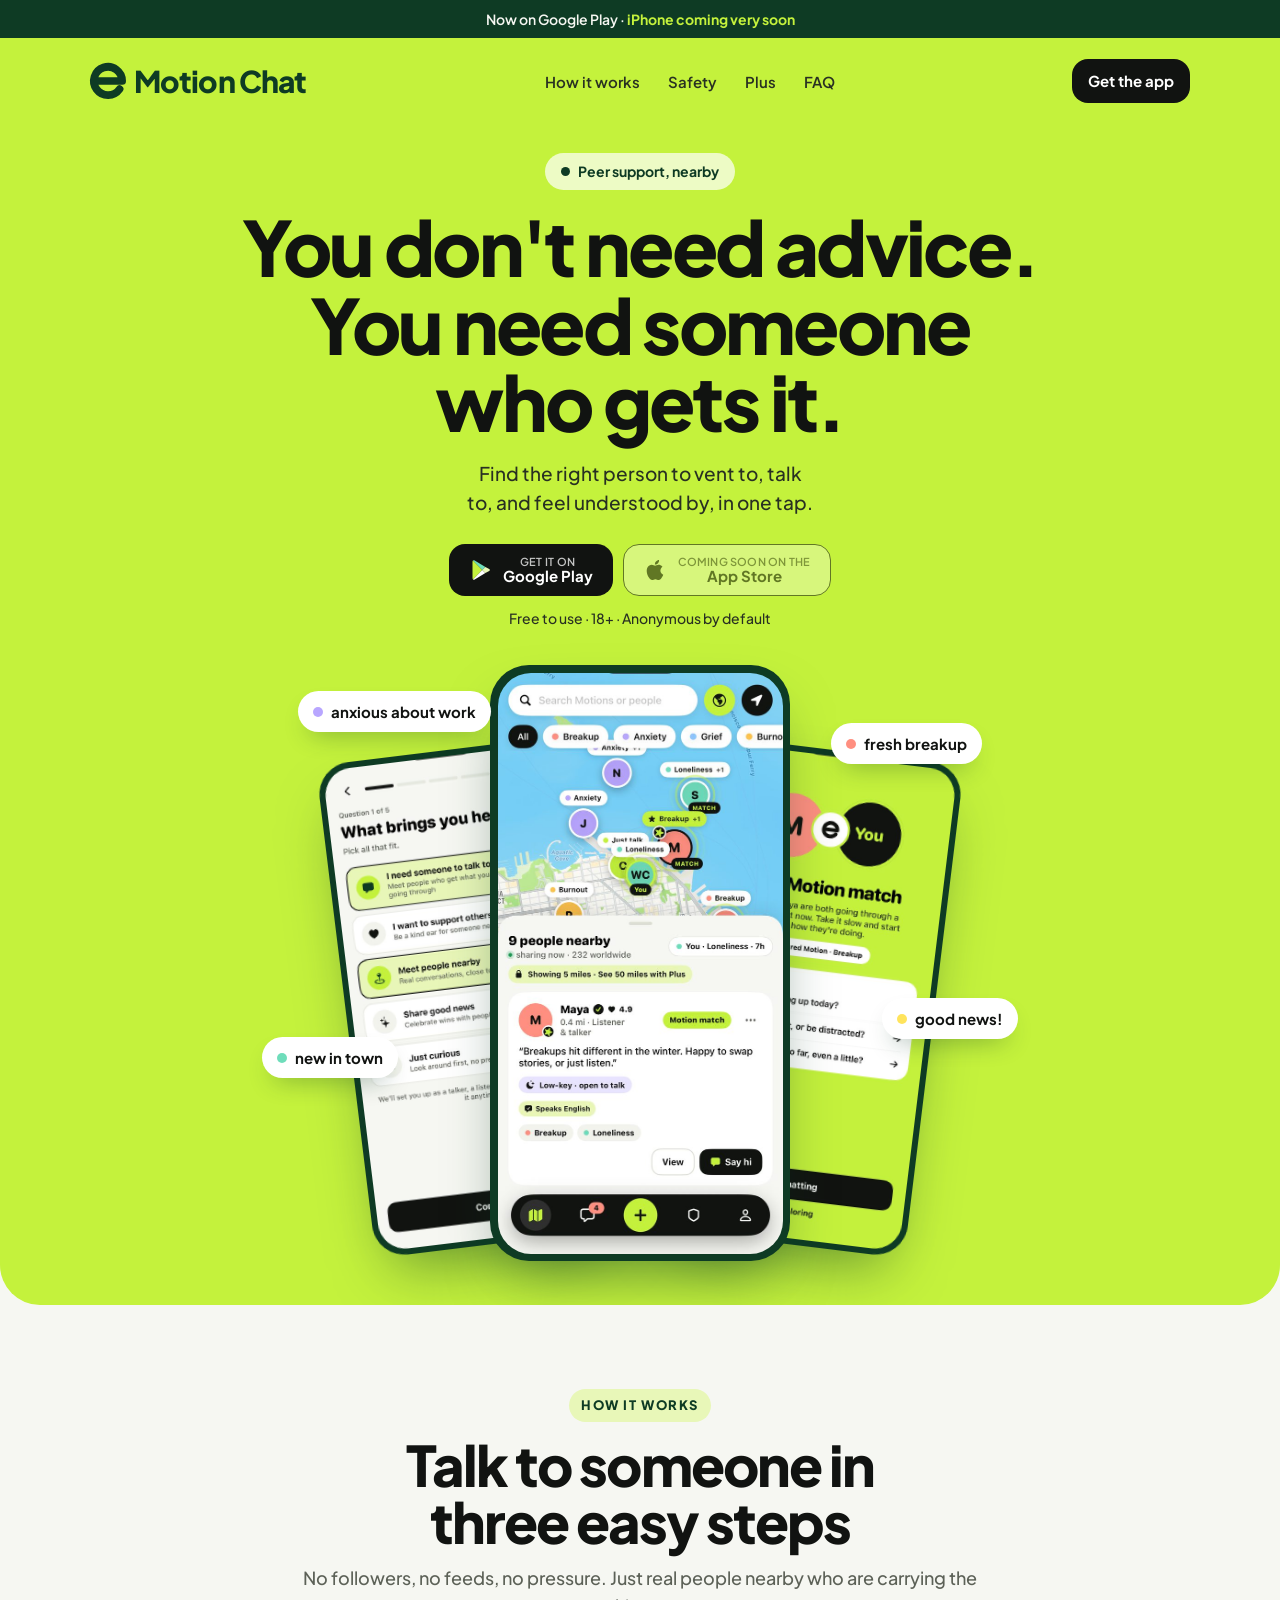
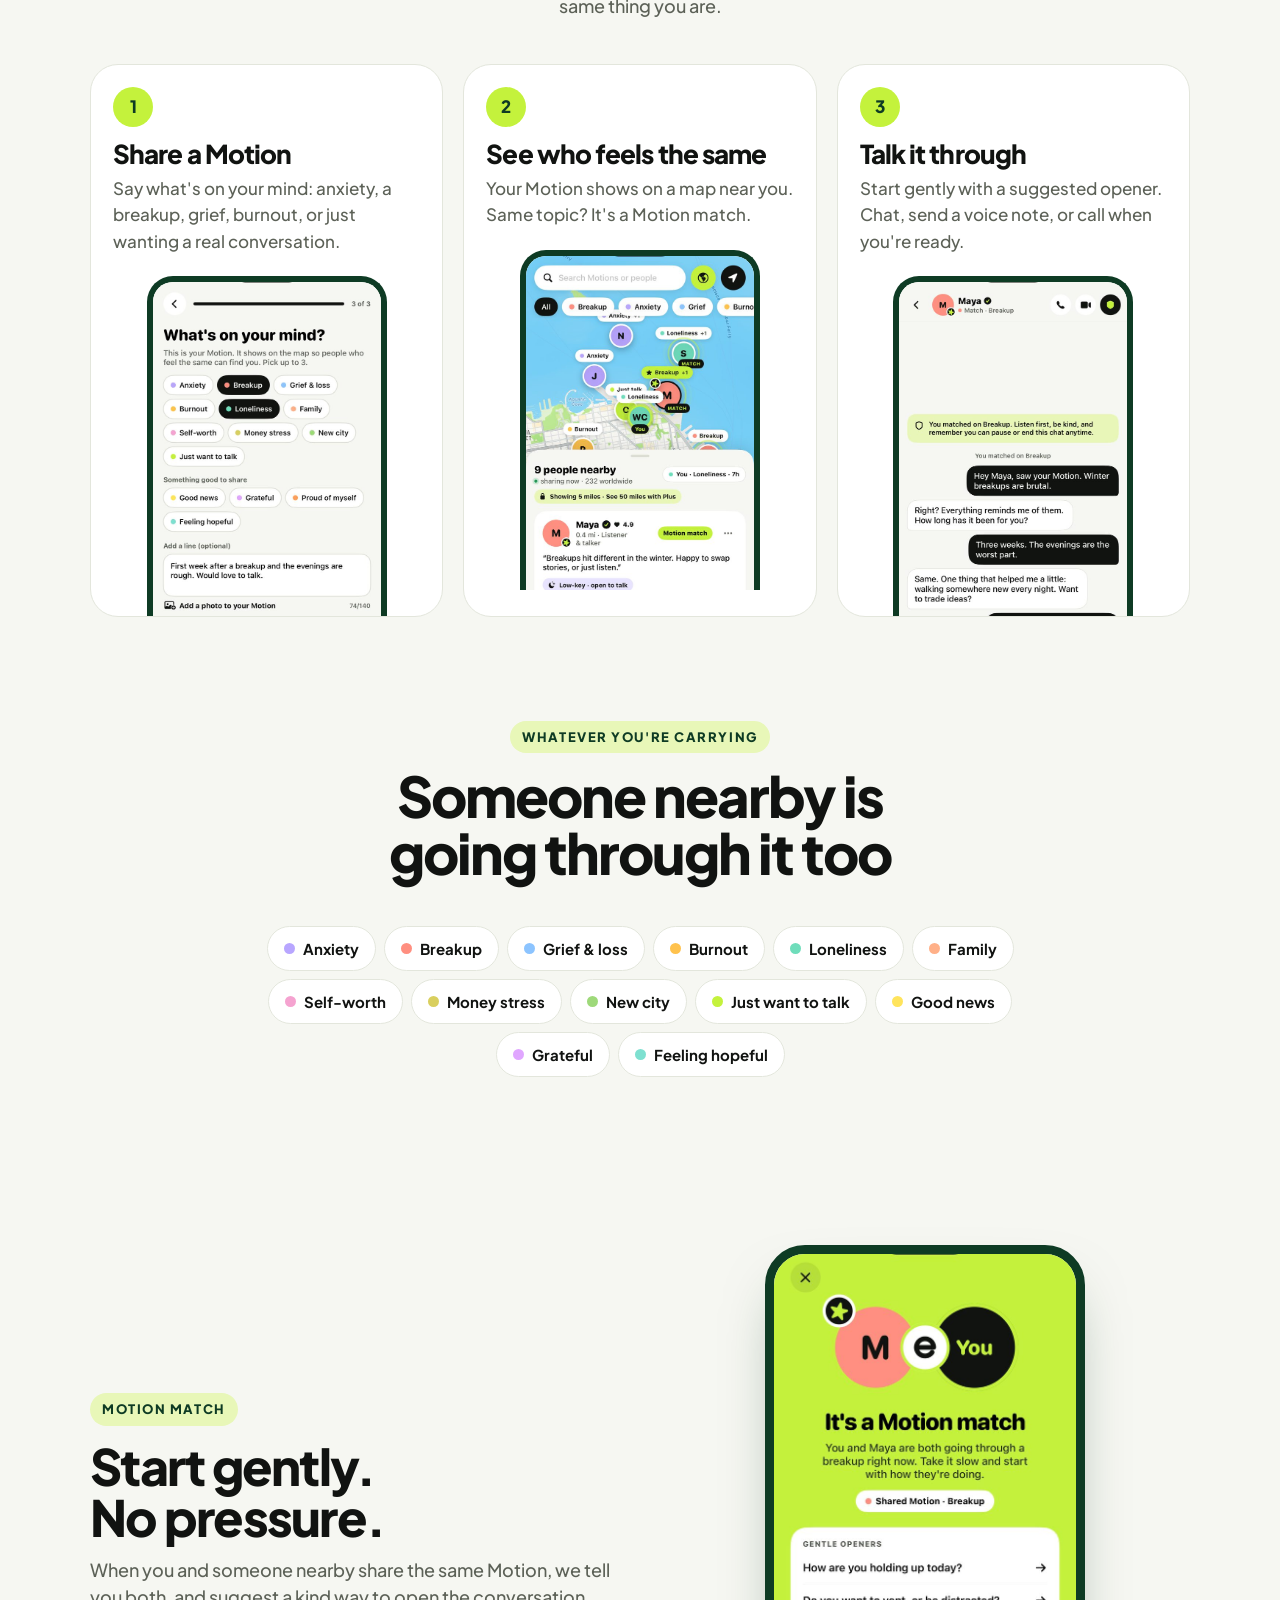
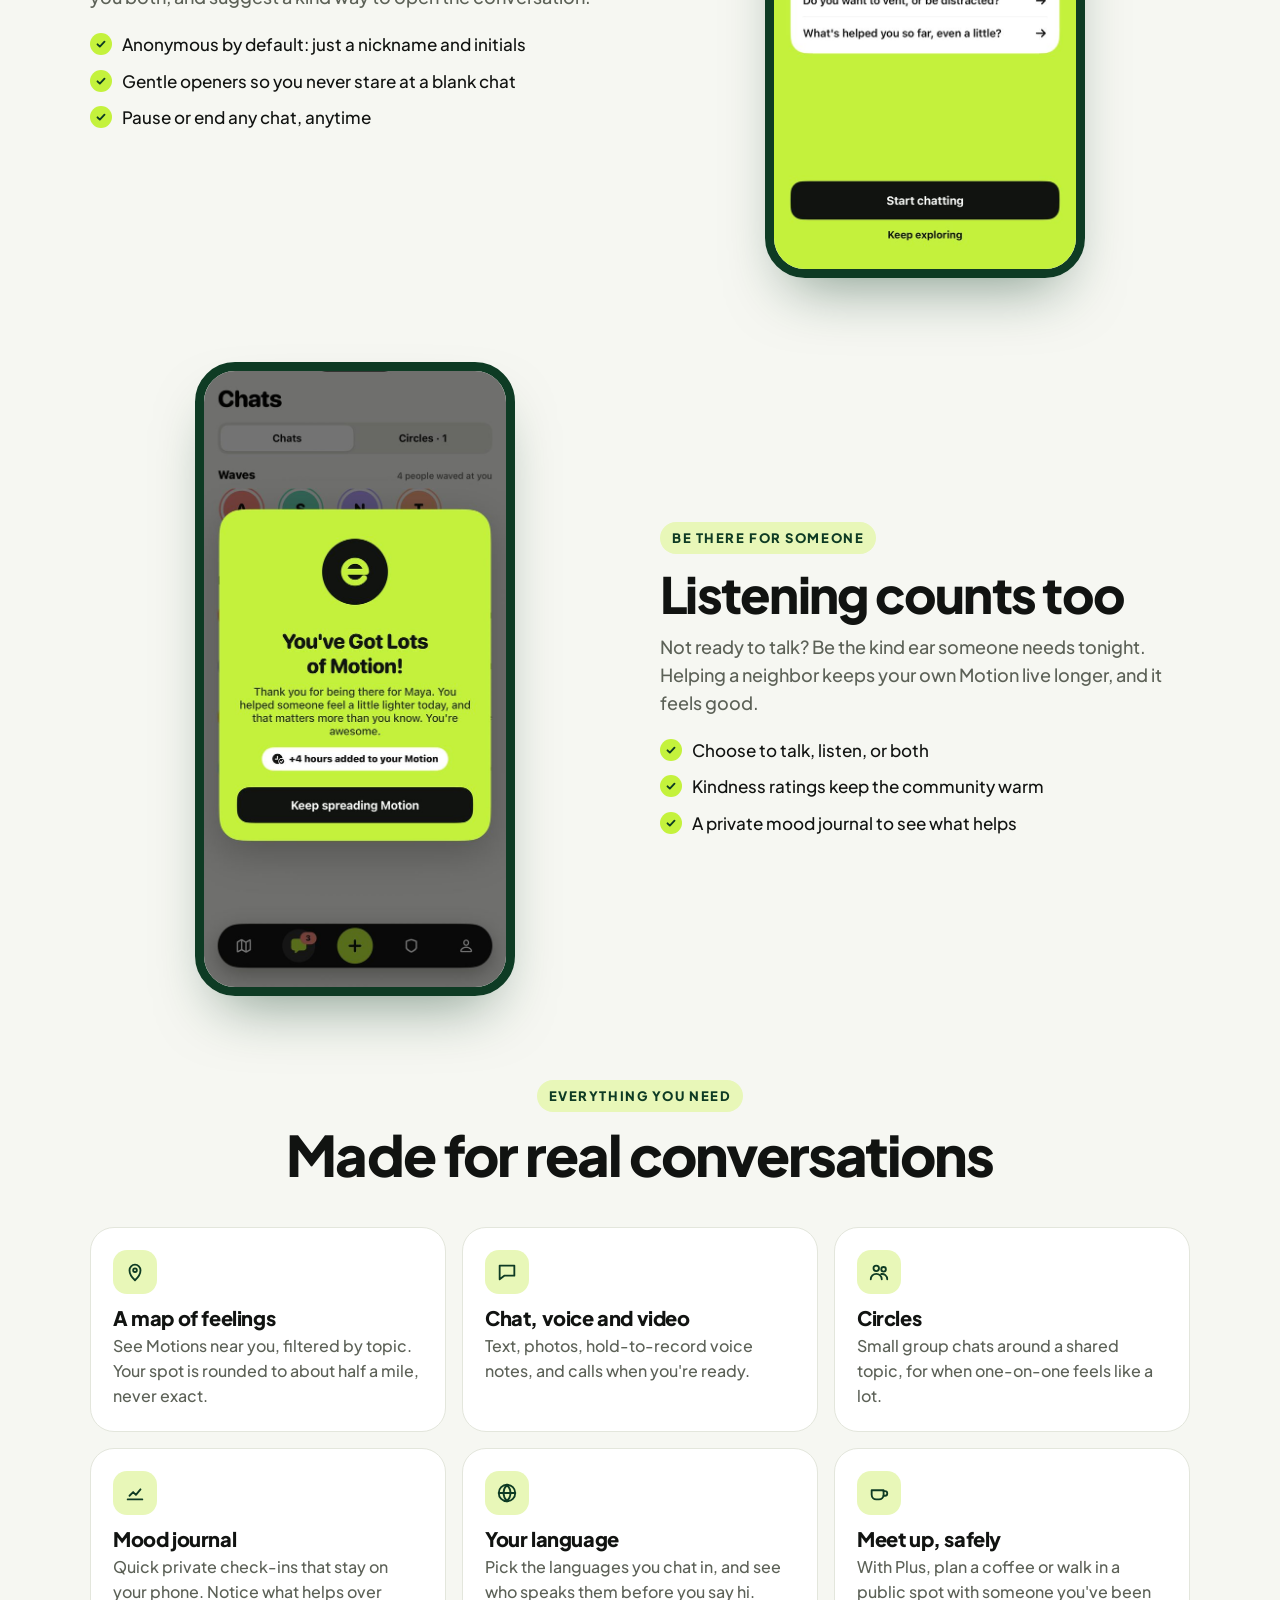
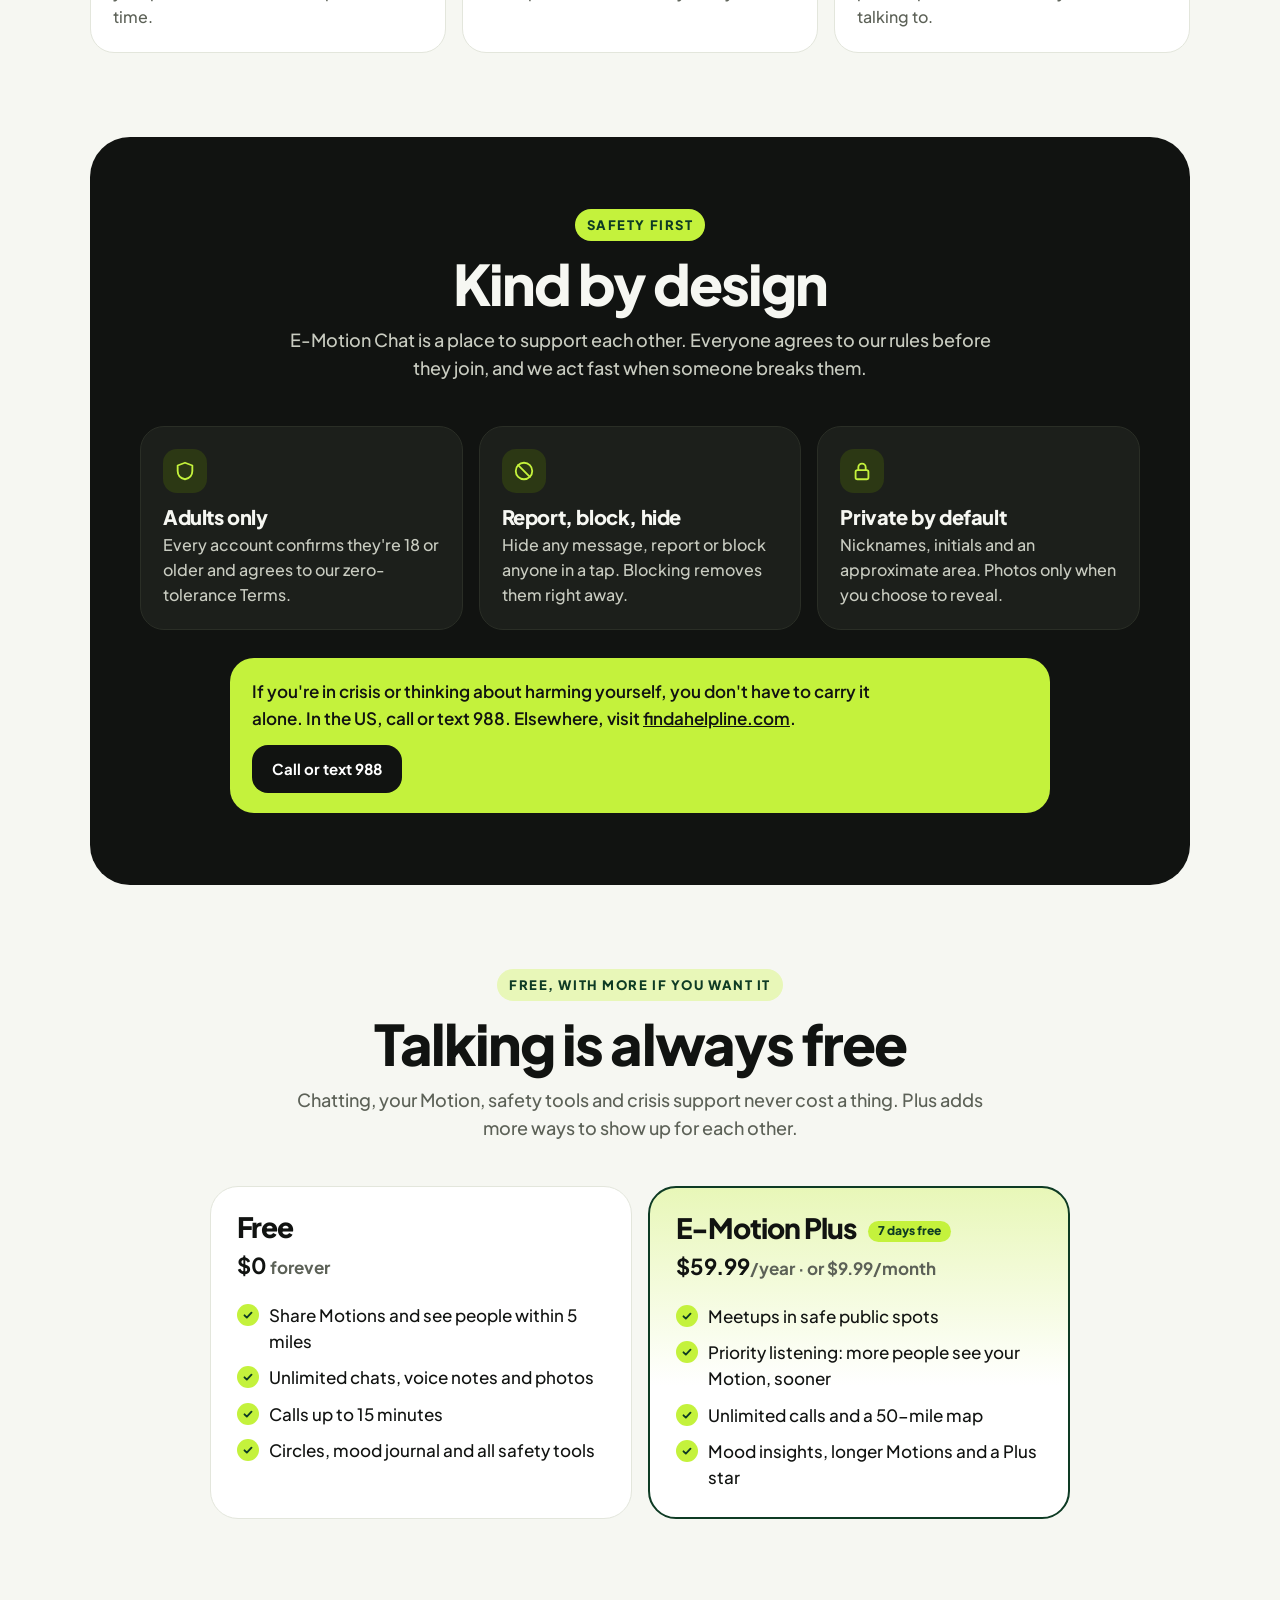
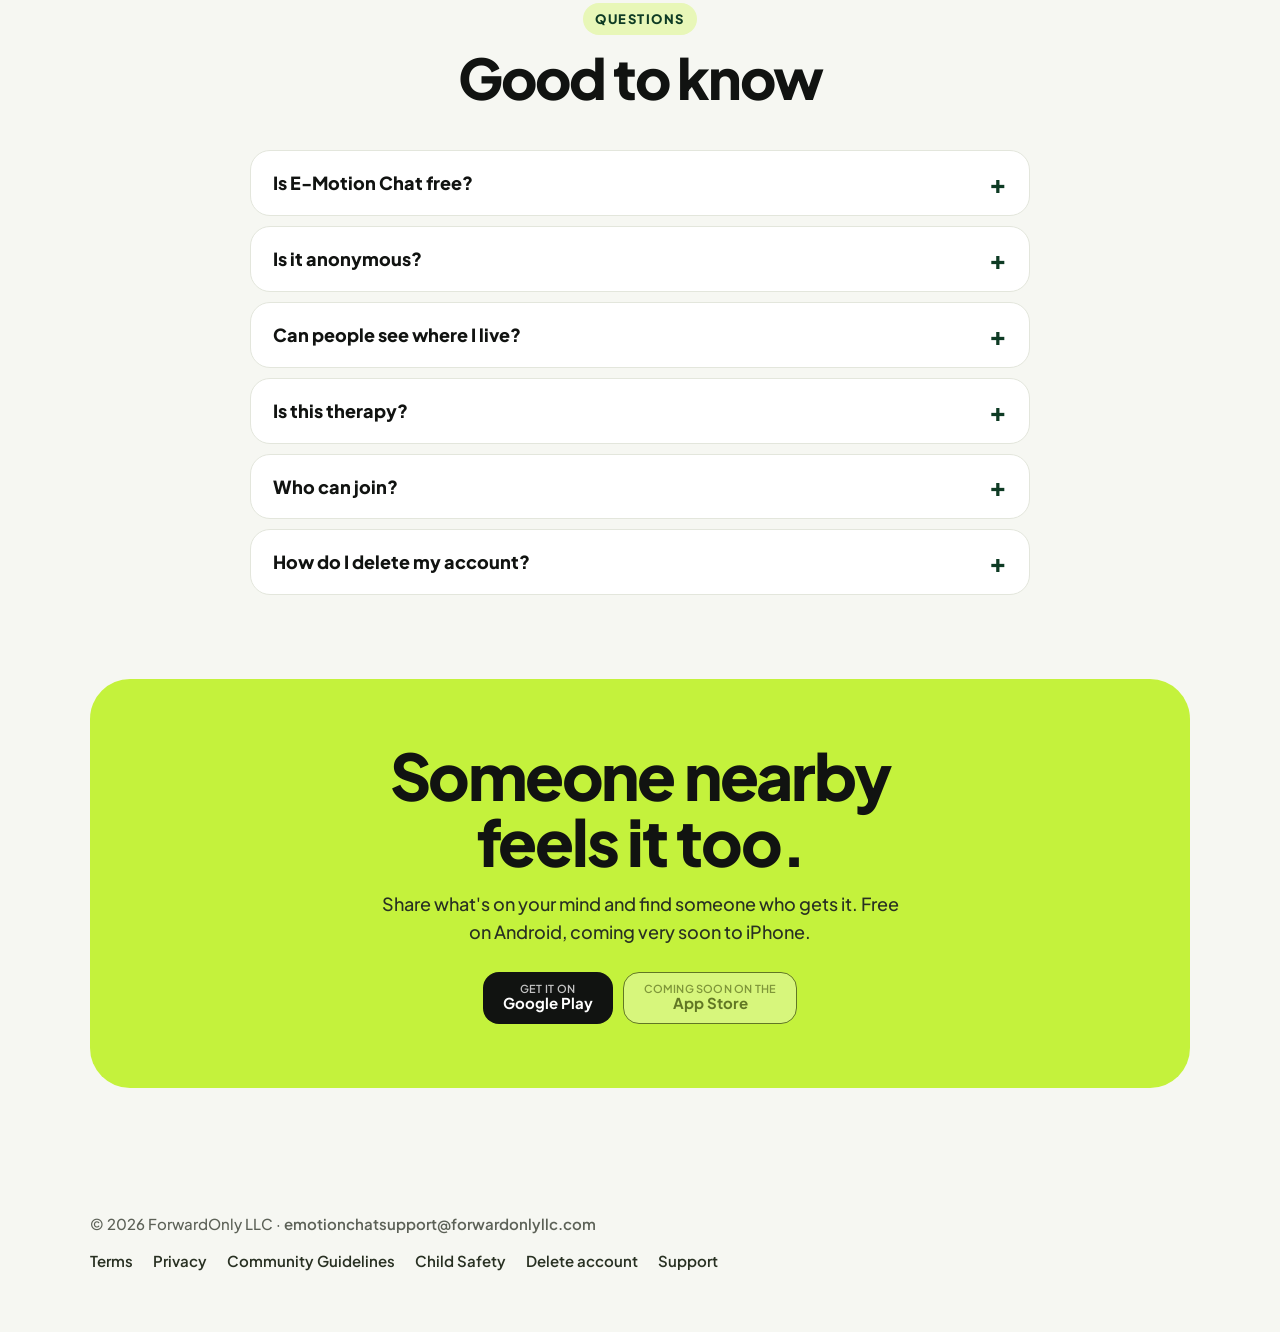
==== commit e29eef08: "New headline: You don't need advice. You need someone who gets it. Co-Authored-By: Claude Opus 5.5 <" ====
--- a/index.html
+++ b/index.html
@@ -3,16 +3,16 @@
 <head>
 <meta charset="utf-8">
 <meta name="viewport" content="width=device-width,initial-scale=1,viewport-fit=cover">
-<title>E-Motion Chat – Find someone who gets it</title>
-<meta name="description" content="Share what's on your mind and talk it through with kind, anonymous people nearby who feel the same. Free on iPhone and Android.">
+<title>E-Motion Chat – You need someone who gets it</title>
+<meta name="description" content="You don't need advice. You need someone who gets it. Find the right person to vent to, talk to, and feel understood by, in one tap. Free on Android, coming soon to iPhone.">
 <meta name="theme-color" content="#C4F23C">
-<meta property="og:title" content="E-Motion Chat – Find someone who gets it">
-<meta property="og:description" content="Share what's on your mind. See who nearby feels the same, and talk it through, kindly and anonymously.">
-<meta property="og:image" content="https://forwardonlyjhaye.github.io/e-motion/assets/og.jpg">
-<meta property="og:url" content="https://forwardonlyjhaye.github.io/e-motion/">
+<meta property="og:title" content="You don't need advice. You need someone who gets it.">
+<meta property="og:description" content="Find the right person to vent to, talk to, and feel understood by, in one tap. E-Motion Chat: anonymous by default.">
+<meta property="og:image" content="https://emotion.forwardonlyllc.com/assets/og.jpg">
+<meta property="og:url" content="https://emotion.forwardonlyllc.com/">
 <meta property="og:type" content="website">
 <meta name="twitter:card" content="summary_large_image">
-<link rel="canonical" href="https://forwardonlyjhaye.github.io/e-motion/">
+<link rel="canonical" href="https://emotion.forwardonlyllc.com/">
 <link rel="icon" href="favicon.svg" type="image/svg+xml">
 <link rel="apple-touch-icon" href="assets/apple-touch-icon.png">
 <link rel="preconnect" href="https://fonts.googleapis.com"><link rel="preconnect" href="https://fonts.gstatic.com" crossorigin>
@@ -57,7 +57,9 @@
 .hero-inner{text-align:center;padding:28px 0 0}
 .tag{display:inline-flex;align-items:center;gap:8px;padding:8px 16px;border-radius:99px;background:rgba(255,255,255,.7);font-weight:700;font-size:14px;color:var(--night)}
 .tag i{width:9px;height:9px;border-radius:50%;background:var(--night)}
-.hero h1{font-size:clamp(44px,10vw,88px);margin:18px auto 0;max-width:12ch;color:var(--ink)}
+.hero h1{font-size:clamp(38px,8vw,76px);margin:18px auto 0;max-width:16ch;color:var(--ink)}
+.hero h1 span{display:block}
+.hero .sub{text-wrap:balance}
 .hero .sub{max-width:36ch;margin:18px auto 26px;color:var(--ink2);font-size:19px}
 .hero .note{margin-top:12px;font-size:14px;color:var(--ink2)}
 .stage{position:relative;height:clamp(420px,112vw,640px);margin:36px auto 0;max-width:900px}
@@ -226,8 +228,8 @@
 
     <div class="hero-inner">
       <span class="tag"><i></i>Peer support, nearby</span>
-      <h1>Find someone who gets it.</h1>
-      <p class="sub">Share what's on your mind, see who nearby feels the same, and talk it through with kind, anonymous people.</p>
+      <h1><span>You don't need advice.</span> <span>You need someone who gets it.</span></h1>
+      <p class="sub">Find the right person to vent to, talk to, and feel understood by, in one tap.</p>
       <div class="stores" id="download">
         <a class="btn btn-dark" href="https://play.google.com/store/apps/details?id=com.forwardonlyjhaye.emotionchat">
           <svg viewBox="0 0 24 24" aria-hidden="true"><path fill="#C4F23C" d="M4 2.6c-.3.3-.5.8-.5 1.3v16.2c0 .5.2 1 .5 1.3l9.3-9.4z"/><path fill="#fff" d="M16.4 15.1l-3.1-3.1L4 21.4c.4.4 1 .4 1.7.1z"/><path fill="#6FDDBB" d="M16.4 8.9L5.7 2.5C5 2.1 4.4 2.2 4 2.6l9.3 9.4z"/><path fill="#E8F7B8" d="M20.2 11.1l-3.8-2.2-3.1 3.1 3.1 3.1 3.8-2.2c.9-.5.9-1.3 0-1.8z"/></svg>
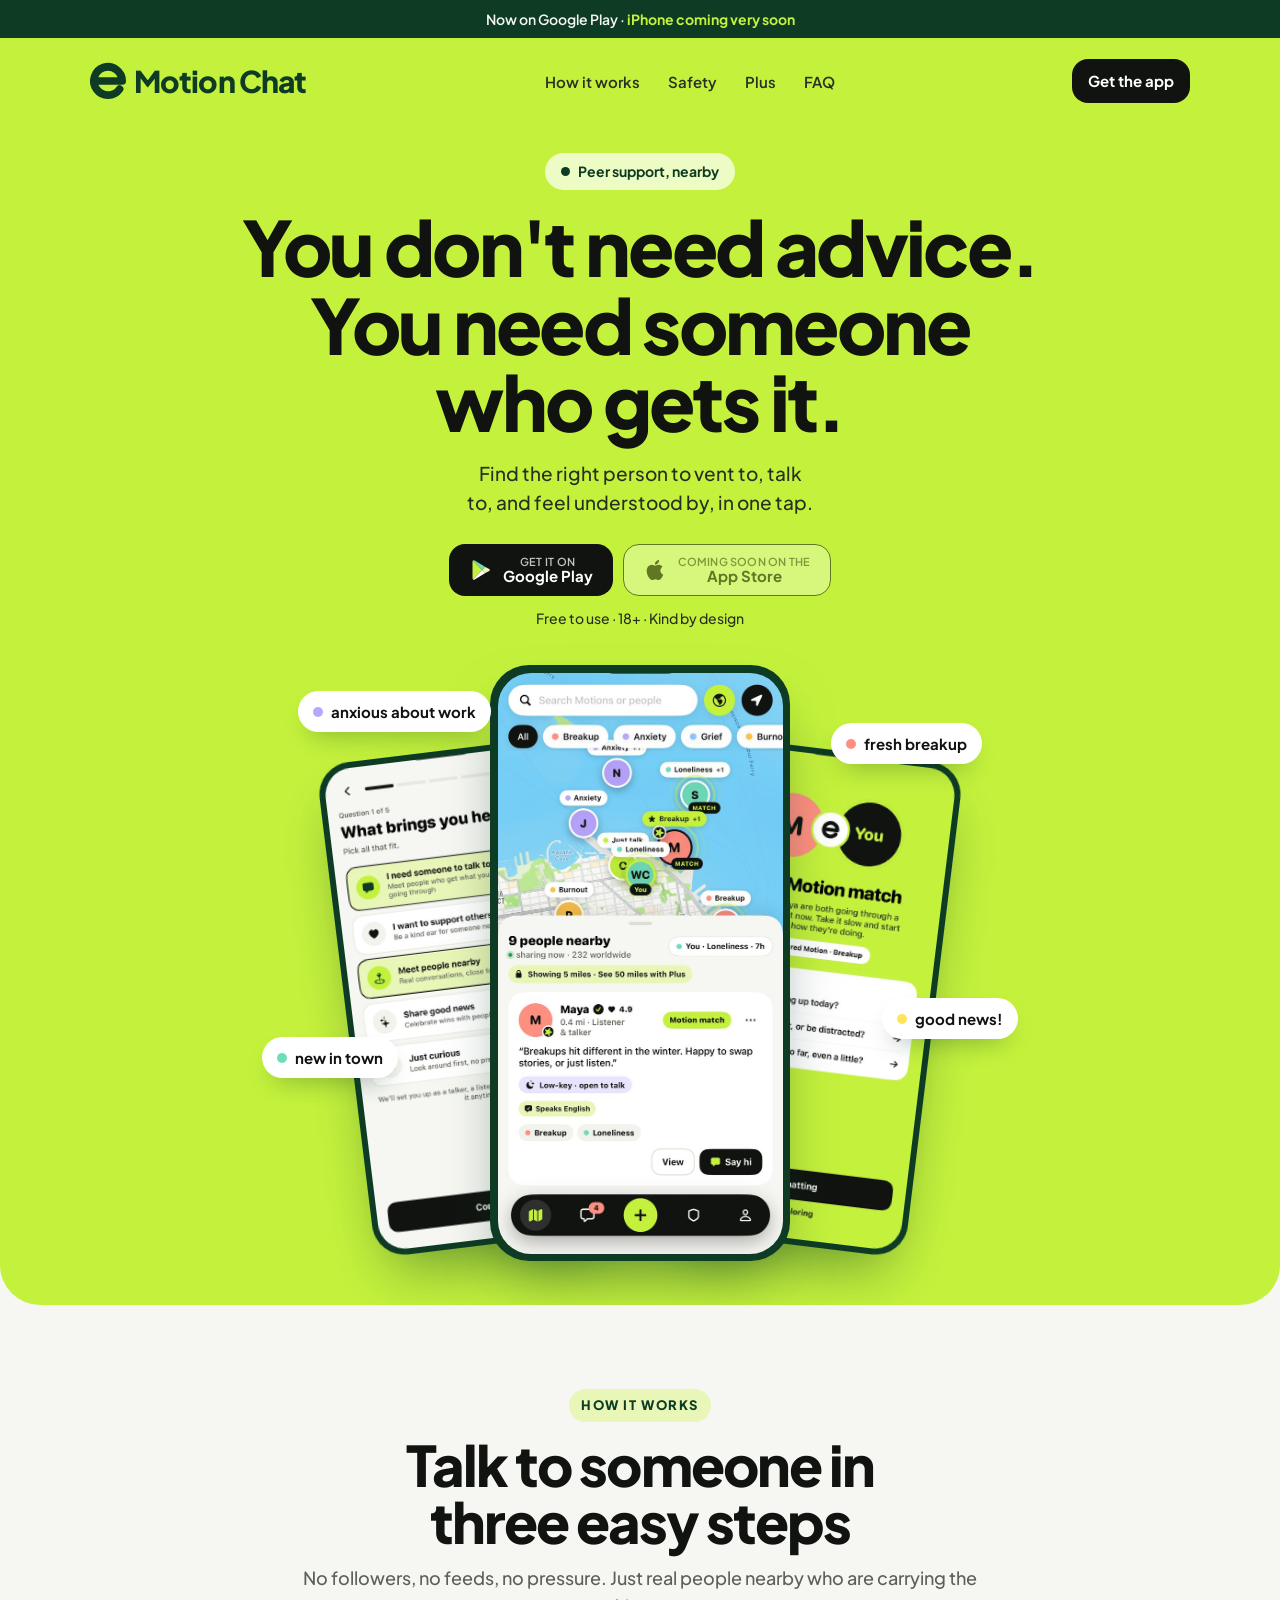
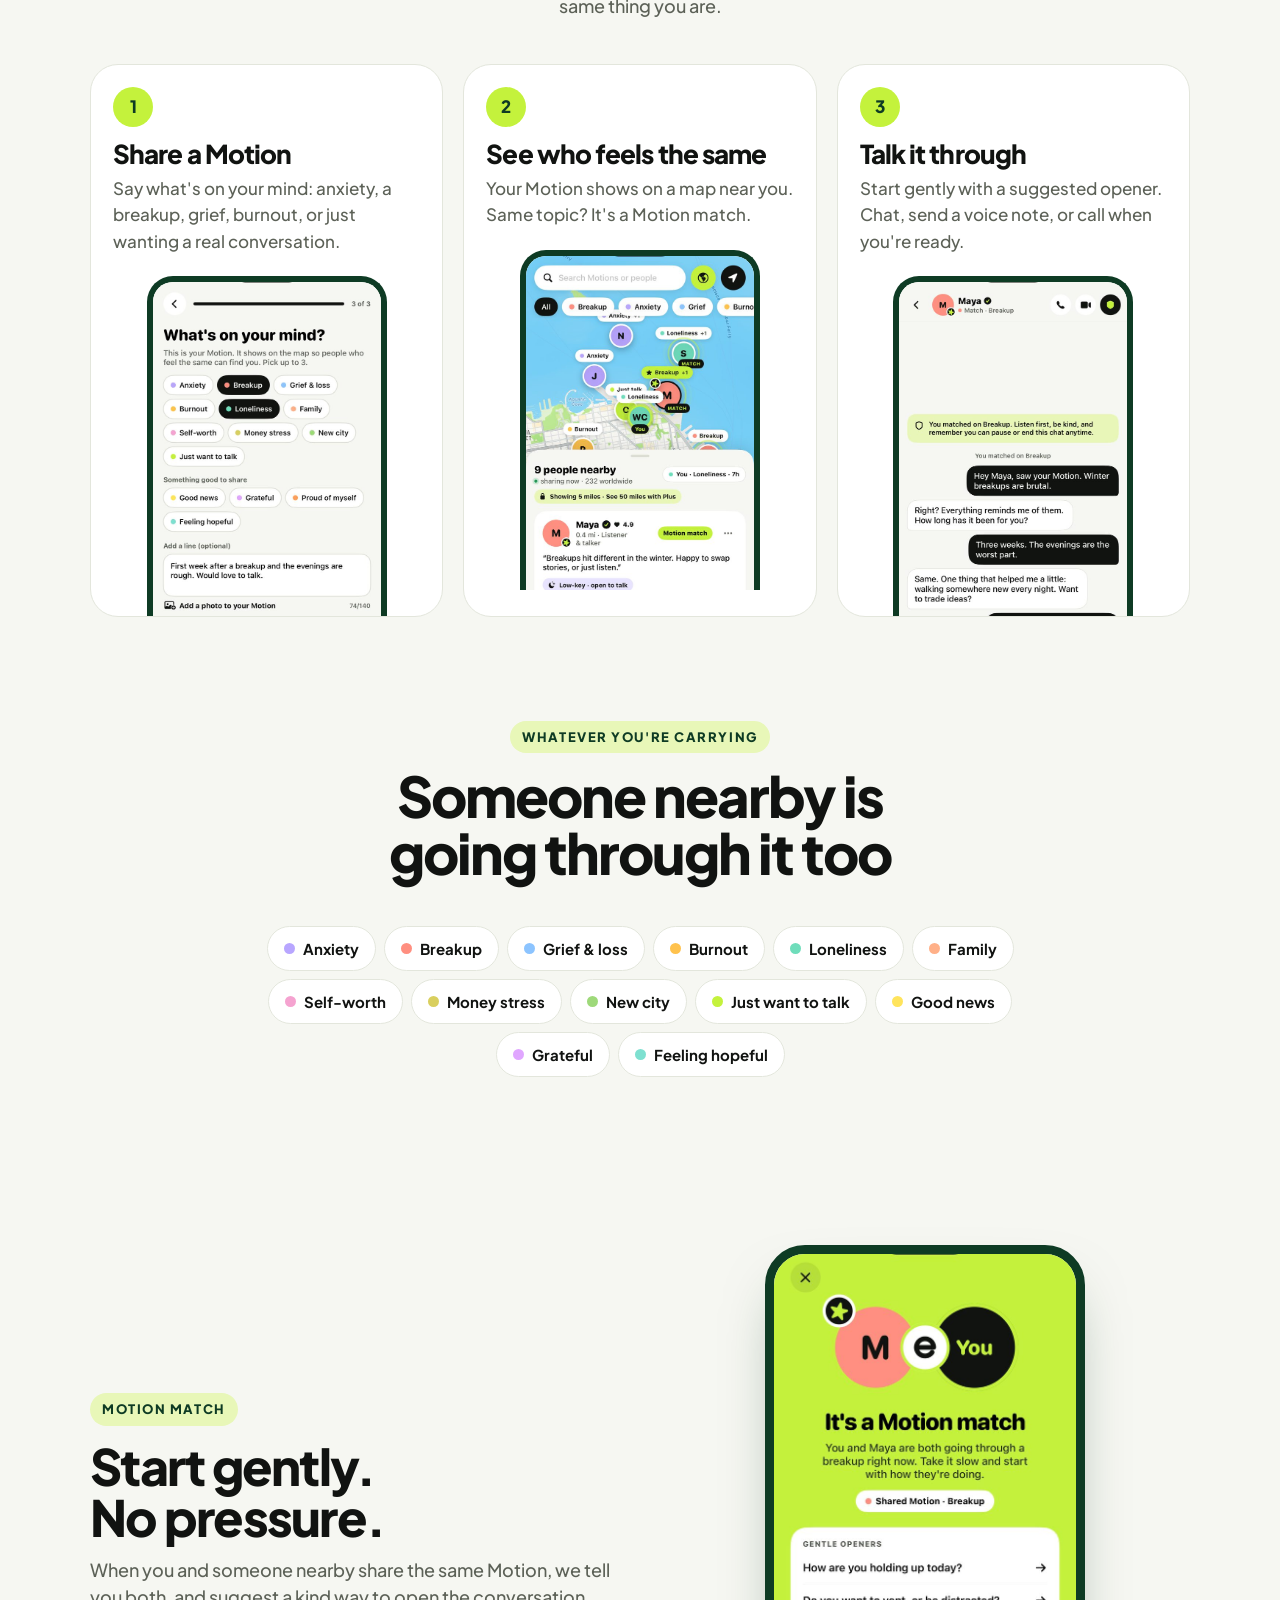
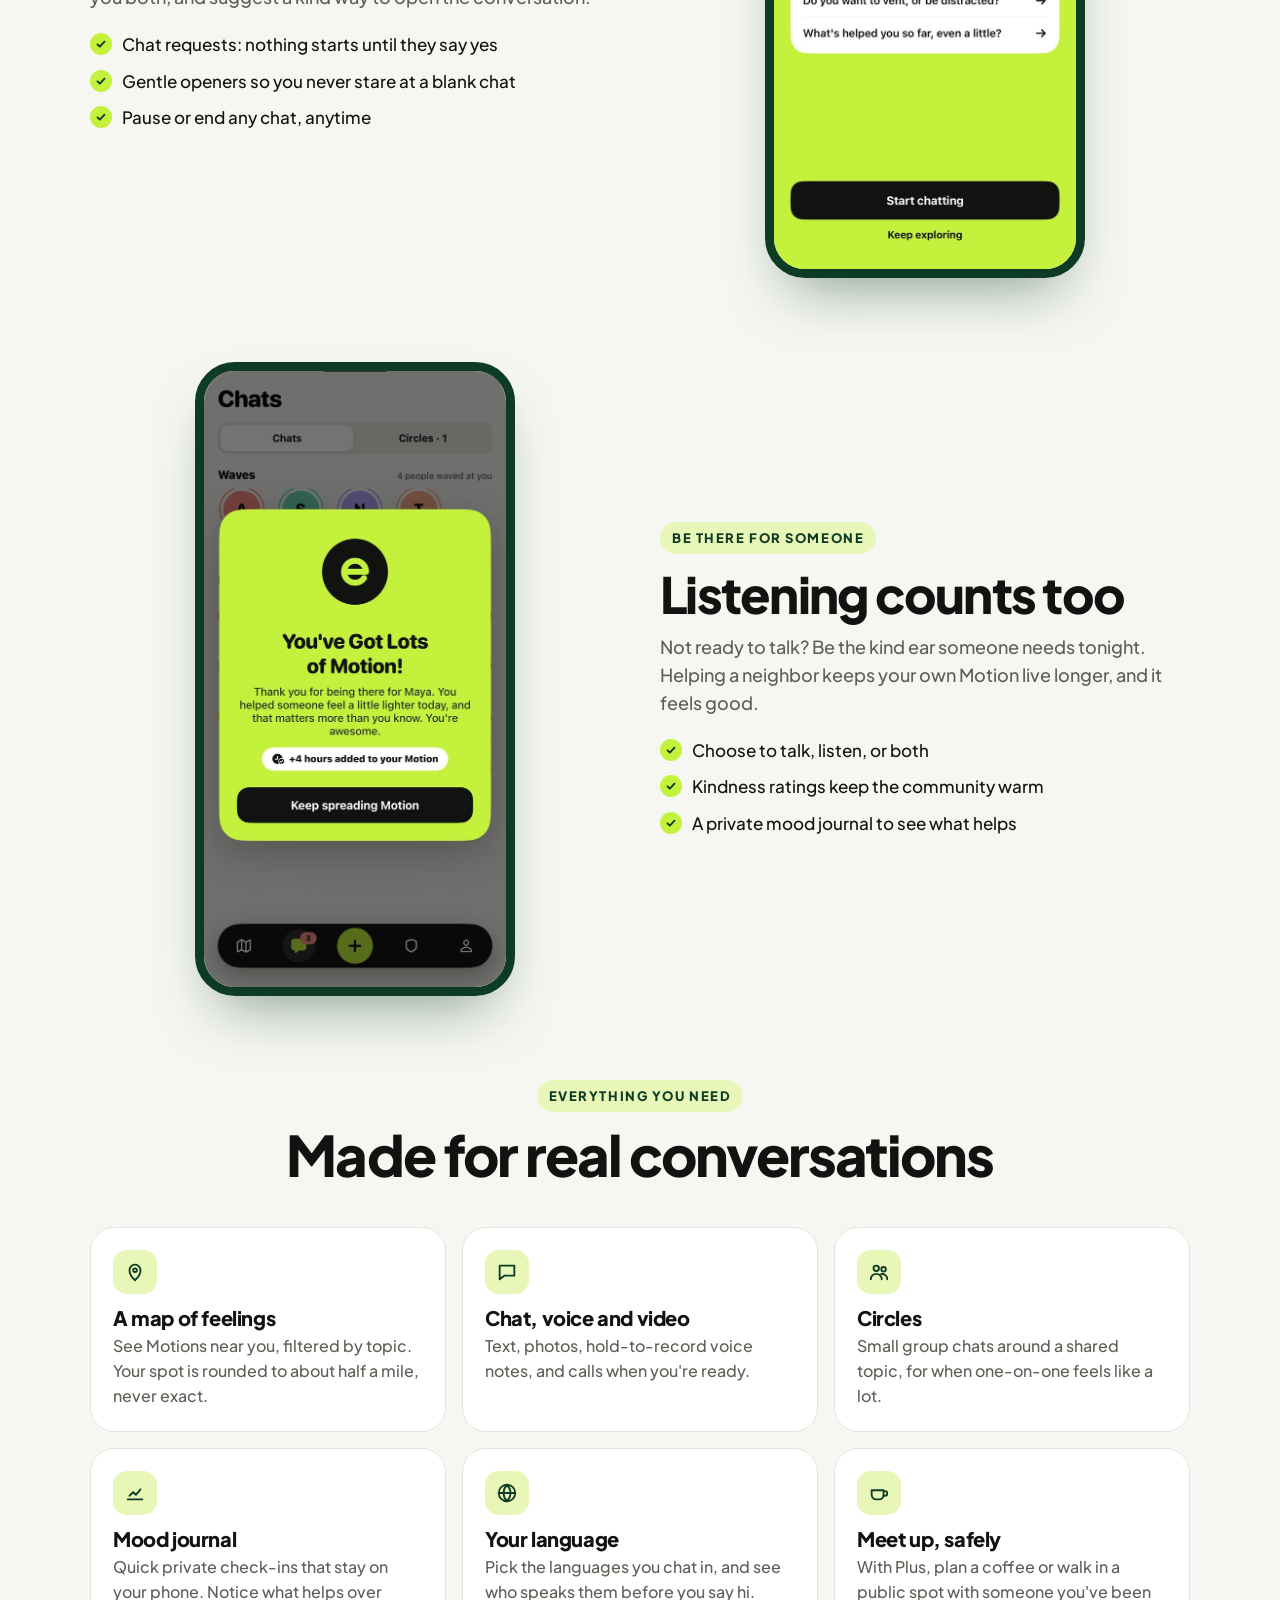
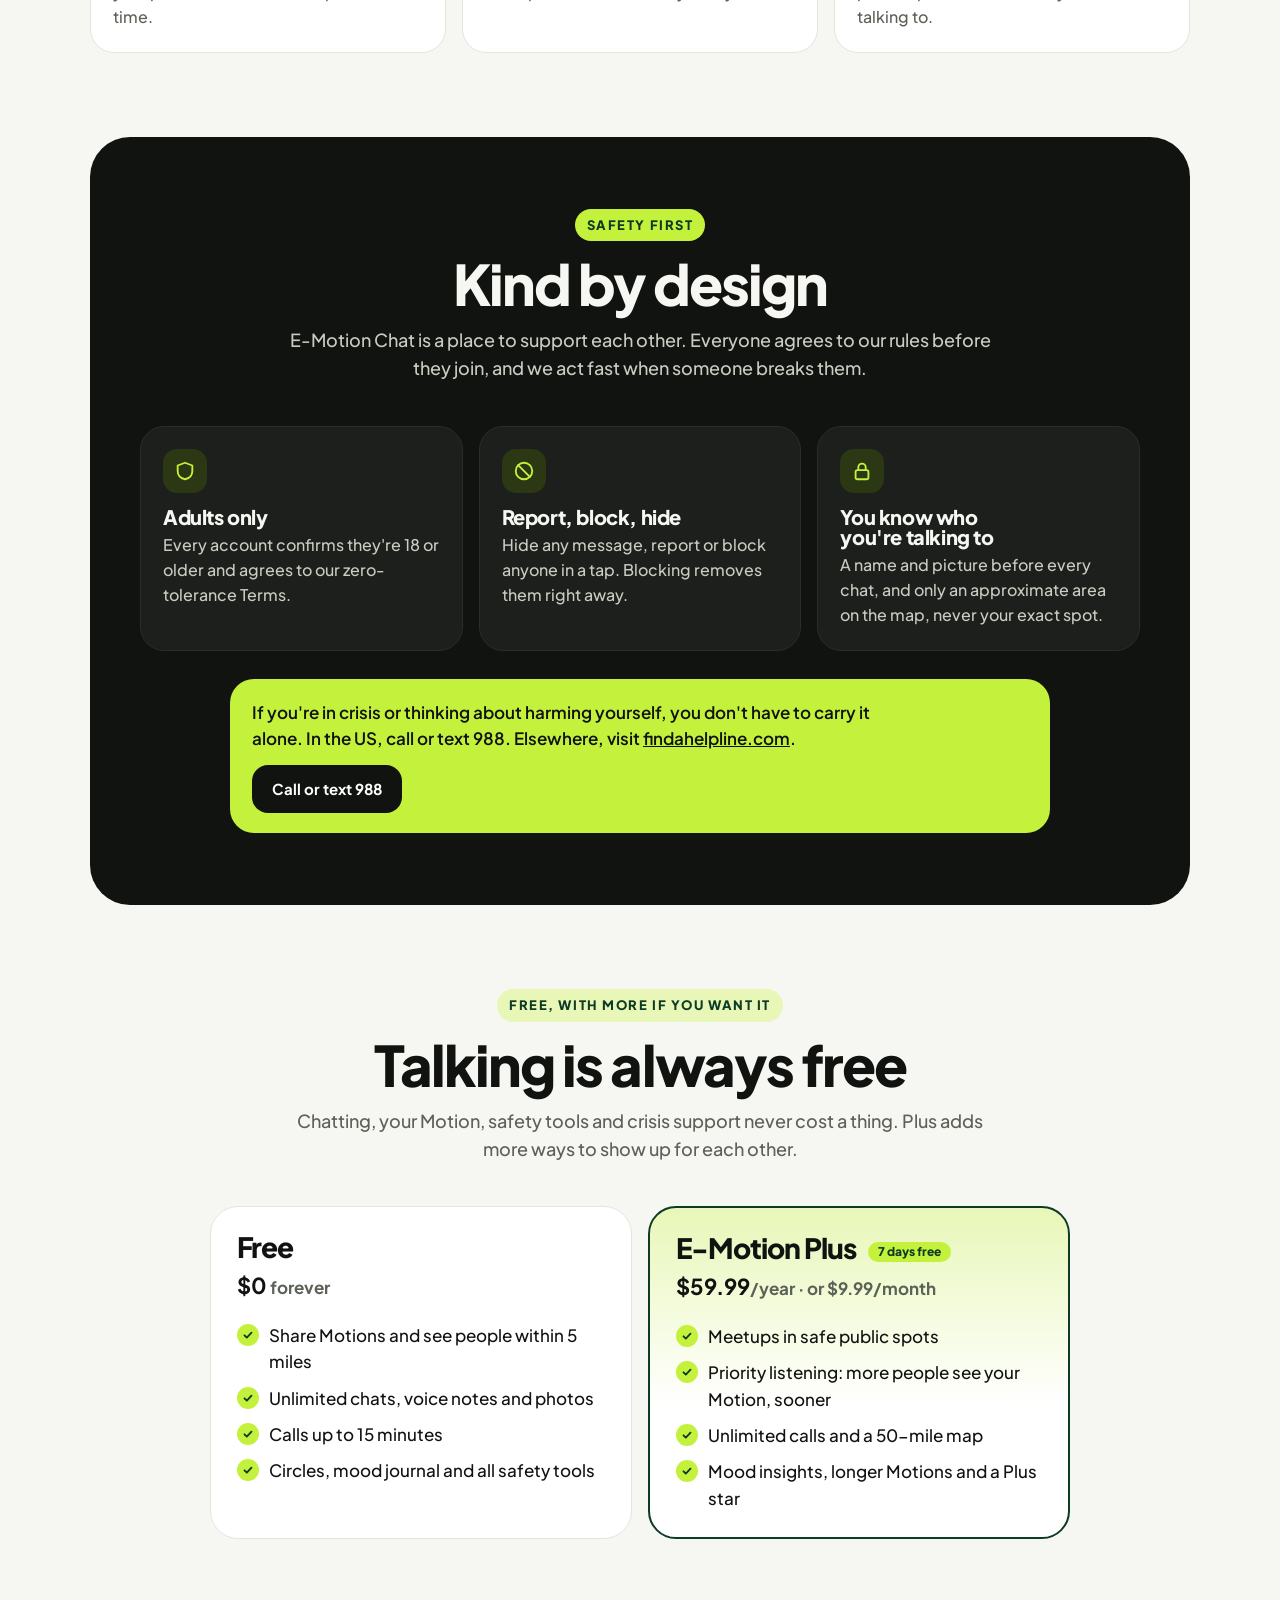
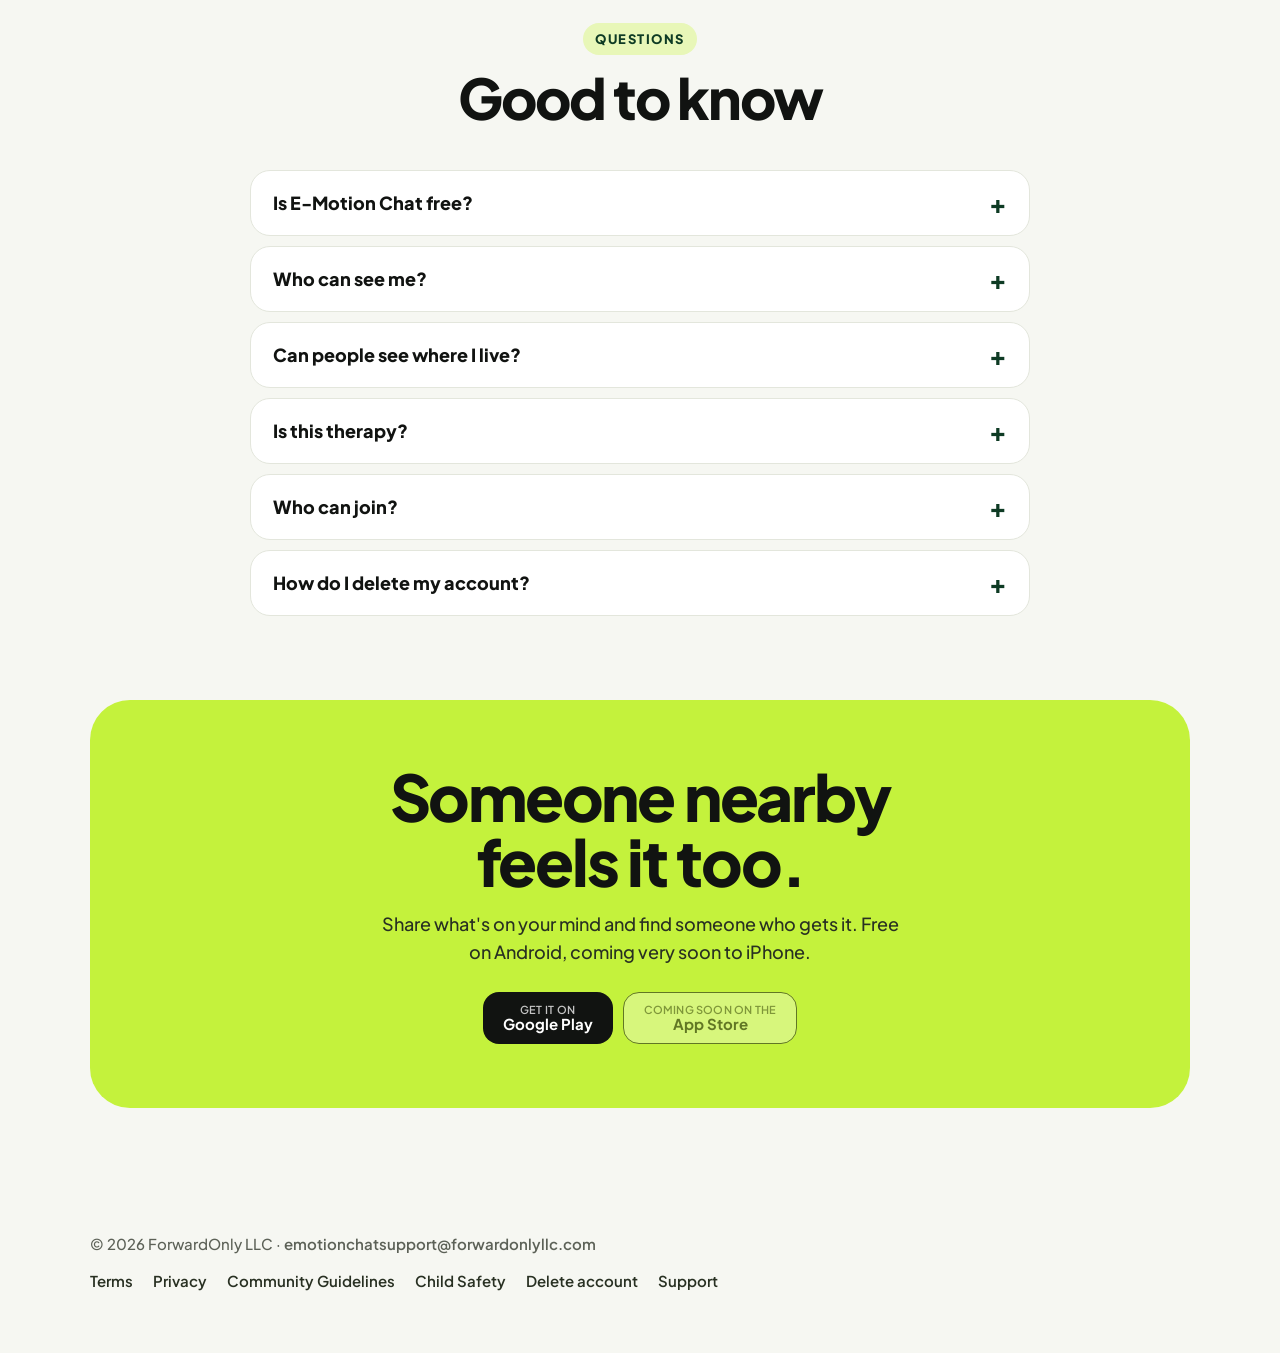
==== commit 03894fd7: "Match the current app: name and picture before chatting, chat requests, check-in location; privacy p" ====
--- a/index.html
+++ b/index.html
@@ -7,7 +7,7 @@
 <meta name="description" content="You don't need advice. You need someone who gets it. Find the right person to vent to, talk to, and feel understood by, in one tap. Free on Android, coming soon to iPhone.">
 <meta name="theme-color" content="#C4F23C">
 <meta property="og:title" content="You don't need advice. You need someone who gets it.">
-<meta property="og:description" content="Find the right person to vent to, talk to, and feel understood by, in one tap. E-Motion Chat: anonymous by default.">
+<meta property="og:description" content="Find the right person to vent to, talk to, and feel understood by, in one tap. E-Motion Chat: kind by design.">
 <meta property="og:image" content="https://emotion.forwardonlyllc.com/assets/og.jpg">
 <meta property="og:url" content="https://emotion.forwardonlyllc.com/">
 <meta property="og:type" content="website">
@@ -241,7 +241,7 @@
           <span><small>COMING SOON ON THE</small>App Store</span>
         </a>
       </div>
-      <p class="note">Free to use · 18+ · Anonymous by default</p>
+      <p class="note">Free to use · 18+ · Kind by design</p>
 
       <div class="stage" aria-hidden="true">
         <div class="phone l"><img src="assets/02-brings.jpg" alt=""></div>
@@ -304,7 +304,7 @@
         <h2>Start gently. No pressure.</h2>
         <p>When you and someone nearby share the same Motion, we tell you both, and suggest a kind way to open the conversation.</p>
         <ul class="ticks">
-          <li>Anonymous by default: just a nickname and initials</li>
+          <li>Chat requests: nothing starts until they say yes</li>
           <li>Gentle openers so you never stare at a blank chat</li>
           <li>Pause or end any chat, anytime</li>
         </ul>
@@ -360,7 +360,7 @@
       <div class="feat" style="max-width:1000px;margin:0 auto">
         <div class="reveal"><span class="ic"><svg viewBox="0 0 24 24" fill="none" stroke-width="2" stroke-linecap="round" stroke-linejoin="round"><path d="M12 3l8 3v6c0 5-3.5 8-8 9-4.5-1-8-4-8-9V6z"/></svg></span><h3>Adults only</h3><p>Every account confirms they're 18 or older and agrees to our zero-tolerance Terms.</p></div>
         <div class="reveal"><span class="ic"><svg viewBox="0 0 24 24" fill="none" stroke-width="2" stroke-linecap="round" stroke-linejoin="round"><circle cx="12" cy="12" r="9"/><path d="M5.6 5.6l12.8 12.8"/></svg></span><h3>Report, block, hide</h3><p>Hide any message, report or block anyone in a tap. Blocking removes them right away.</p></div>
-        <div class="reveal"><span class="ic"><svg viewBox="0 0 24 24" fill="none" stroke-width="2" stroke-linecap="round" stroke-linejoin="round"><rect x="5" y="11" width="14" height="10" rx="2"/><path d="M8 11V8a4 4 0 0 1 8 0v3"/></svg></span><h3>Private by default</h3><p>Nicknames, initials and an approximate area. Photos only when you choose to reveal.</p></div>
+        <div class="reveal"><span class="ic"><svg viewBox="0 0 24 24" fill="none" stroke-width="2" stroke-linecap="round" stroke-linejoin="round"><rect x="5" y="11" width="14" height="10" rx="2"/><path d="M8 11V8a4 4 0 0 1 8 0v3"/></svg></span><h3>You know who you're talking to</h3><p>A name and picture before every chat, and only an approximate area on the map, never your exact spot.</p></div>
       </div>
       <div class="crisis reveal">
         <p>If you're in crisis or thinking about harming yourself, you don't have to carry it alone. In the US, call or text 988. Elsewhere, visit <a href="https://findahelpline.com">findahelpline.com</a>.</p>
@@ -407,7 +407,7 @@
     <div class="head reveal"><span class="kicker">Questions</span><h2>Good to know</h2></div>
     <div class="faq">
       <details class="reveal"><summary>Is E-Motion Chat free?</summary><p>Yes. Sharing a Motion, chatting, safety tools and crisis support are free. E-Motion Plus is optional and adds meetups, unlimited calls, a wider map and more, with a 7-day free trial on the yearly plan.</p></details>
-      <details class="reveal"><summary>Is it anonymous?</summary><p>Yes, by default. People see a nickname and your initials, never your real name. Your photo only shows if you choose to reveal it.</p></details>
+      <details class="reveal"><summary>Who can see me?</summary><p>People you chat with see the name and picture you choose, so everyone knows who they're talking to. On the map you can show your initials instead of your picture, and your area is always approximate.</p></details>
       <details class="reveal"><summary>Can people see where I live?</summary><p>No. Your location is rounded to about half a mile on your phone and again on our servers, so nobody sees your exact spot.</p></details>
       <details class="reveal"><summary>Is this therapy?</summary><p>No. E-Motion Chat is peer support: kind people who've been through similar things. For ongoing support, a licensed therapist can help. If you're in crisis, call or text 988 in the US.</p></details>
       <details class="reveal"><summary>Who can join?</summary><p>Adults 18 and older who agree to our Terms and Community Guidelines. There's zero tolerance for abuse, and accounts that break the rules are removed.</p></details>
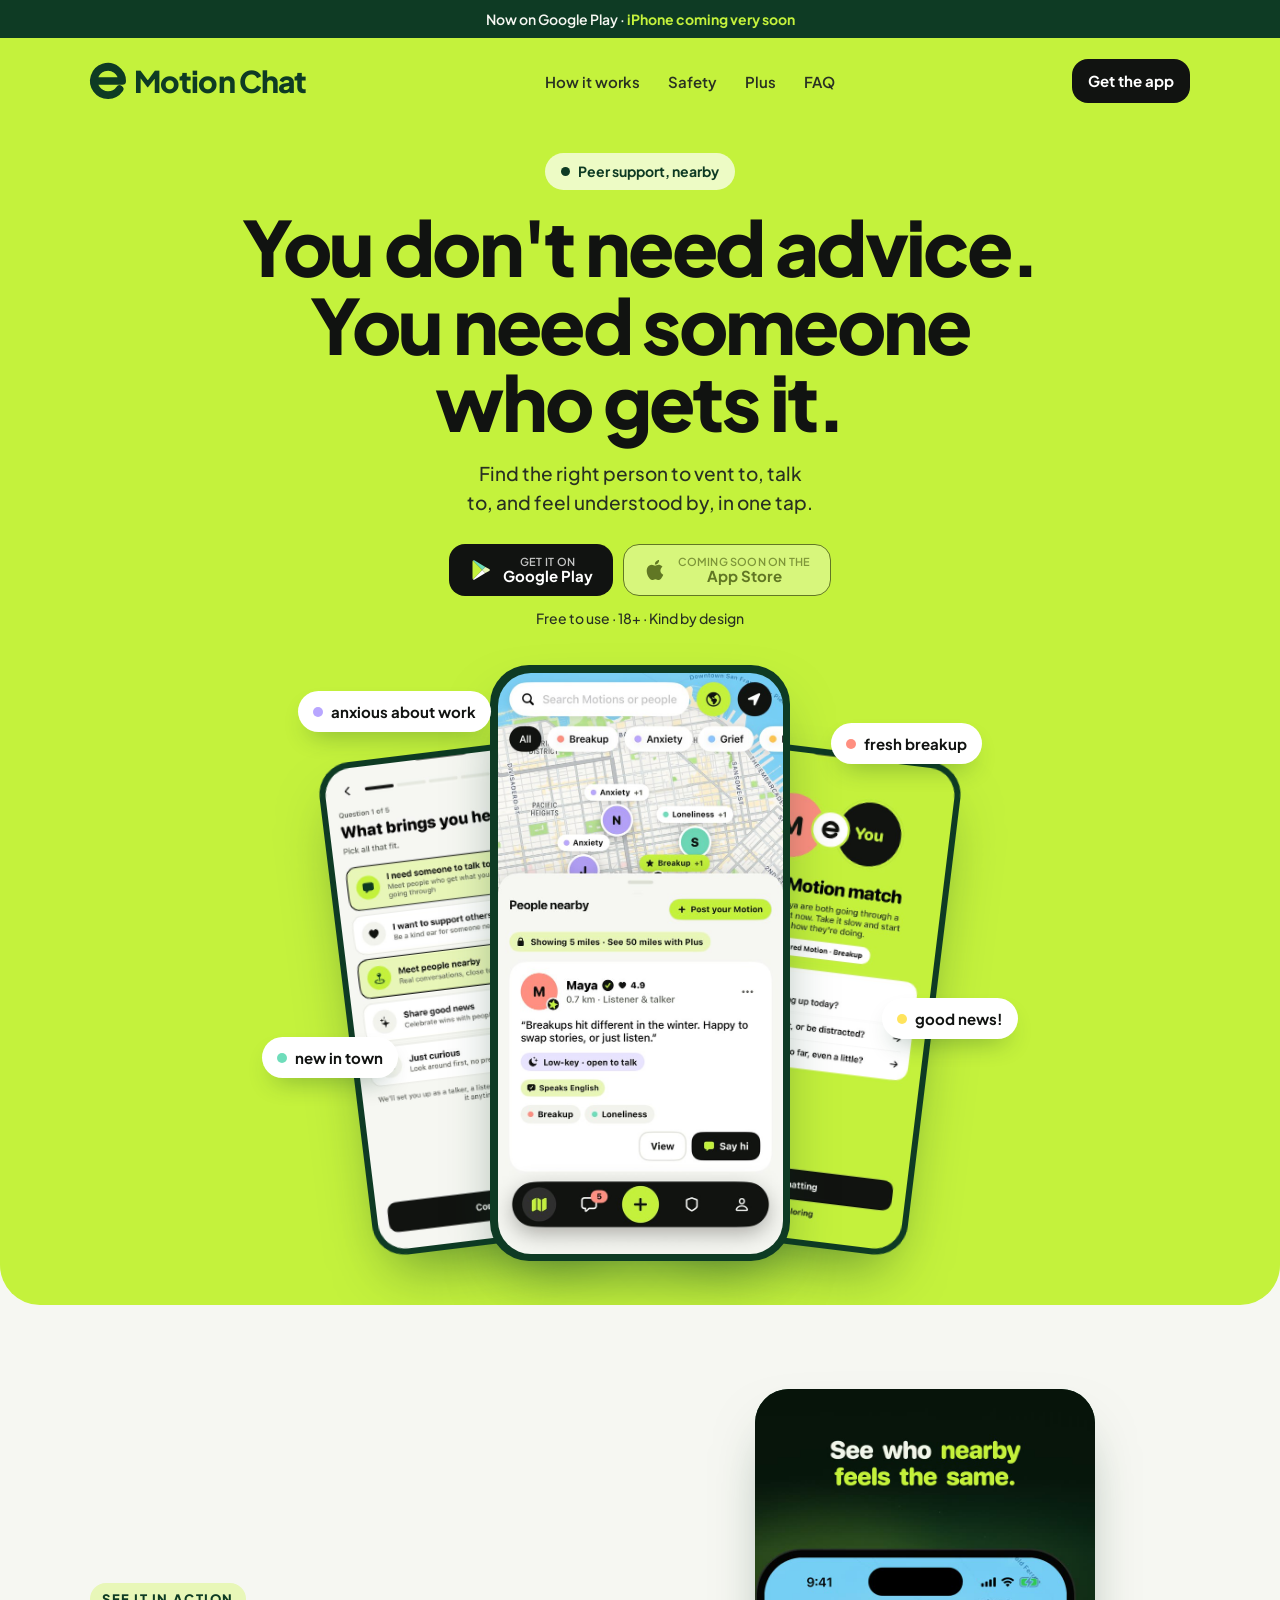
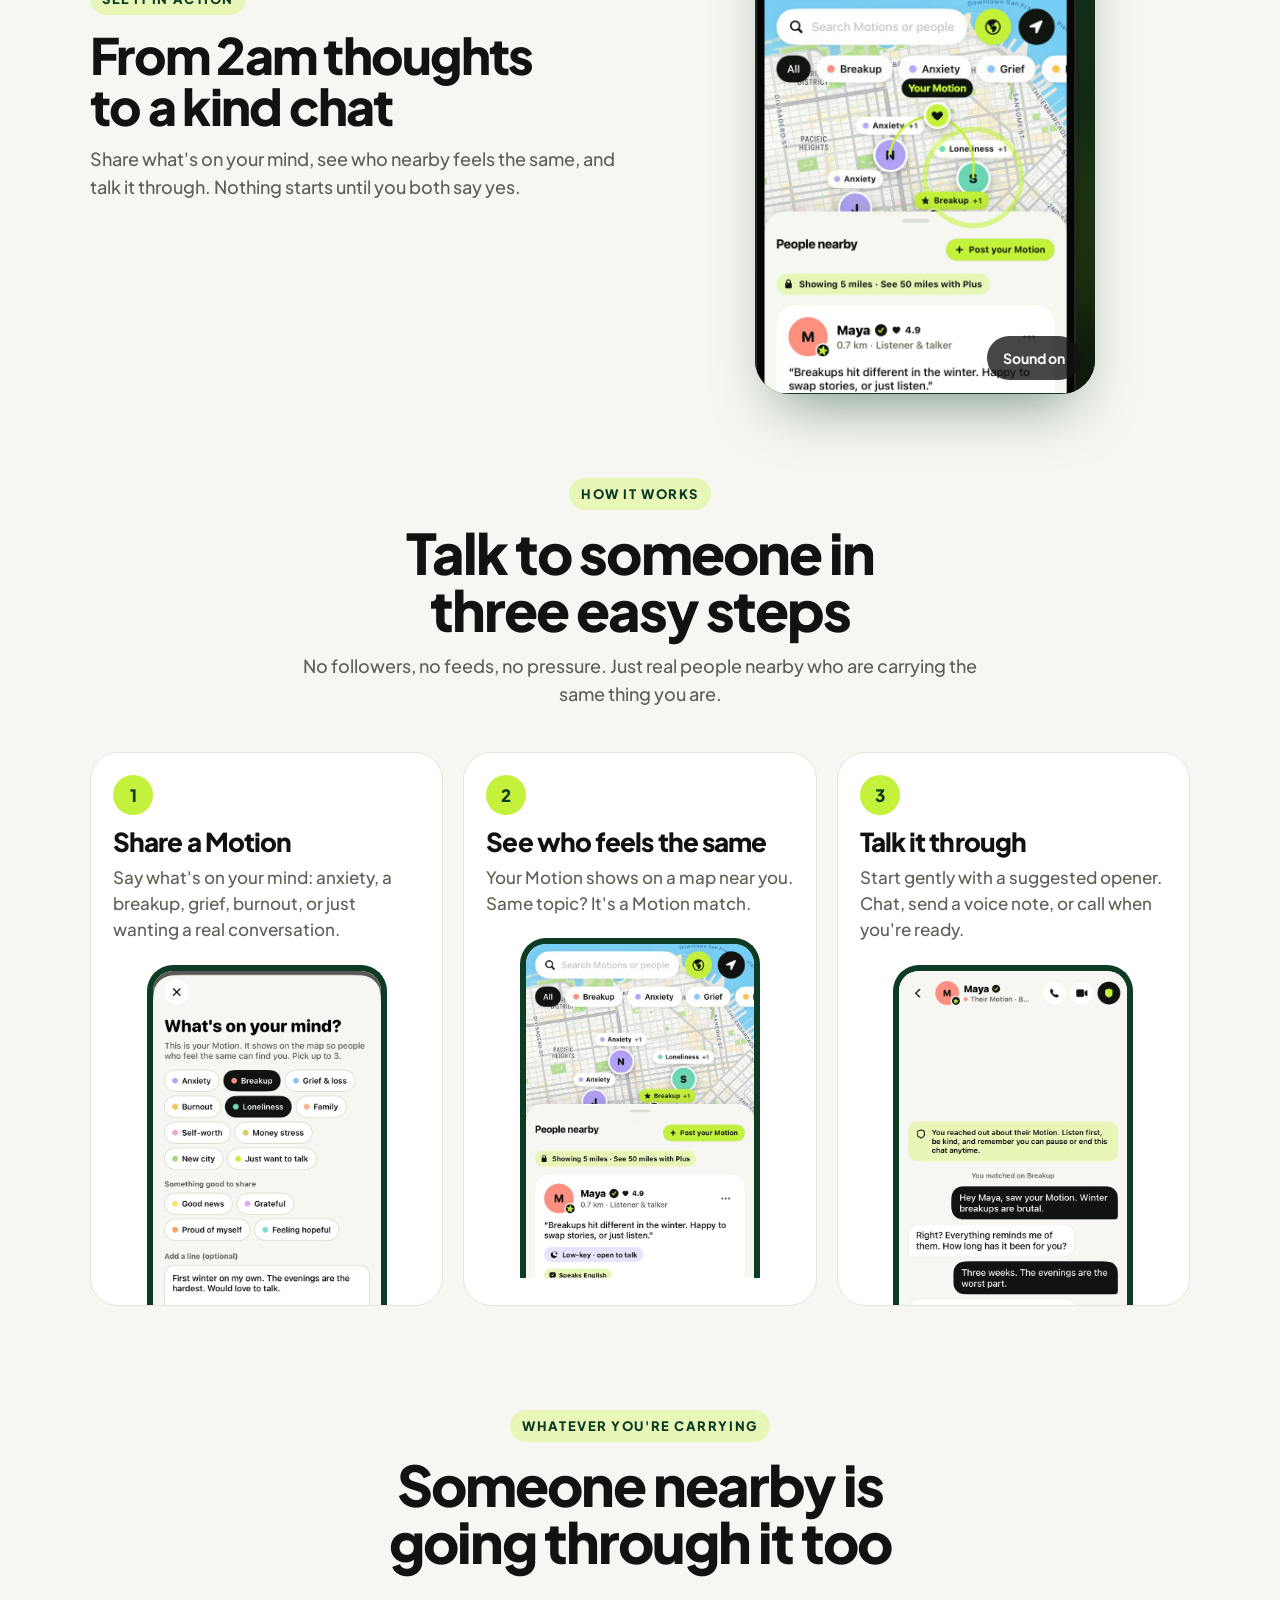
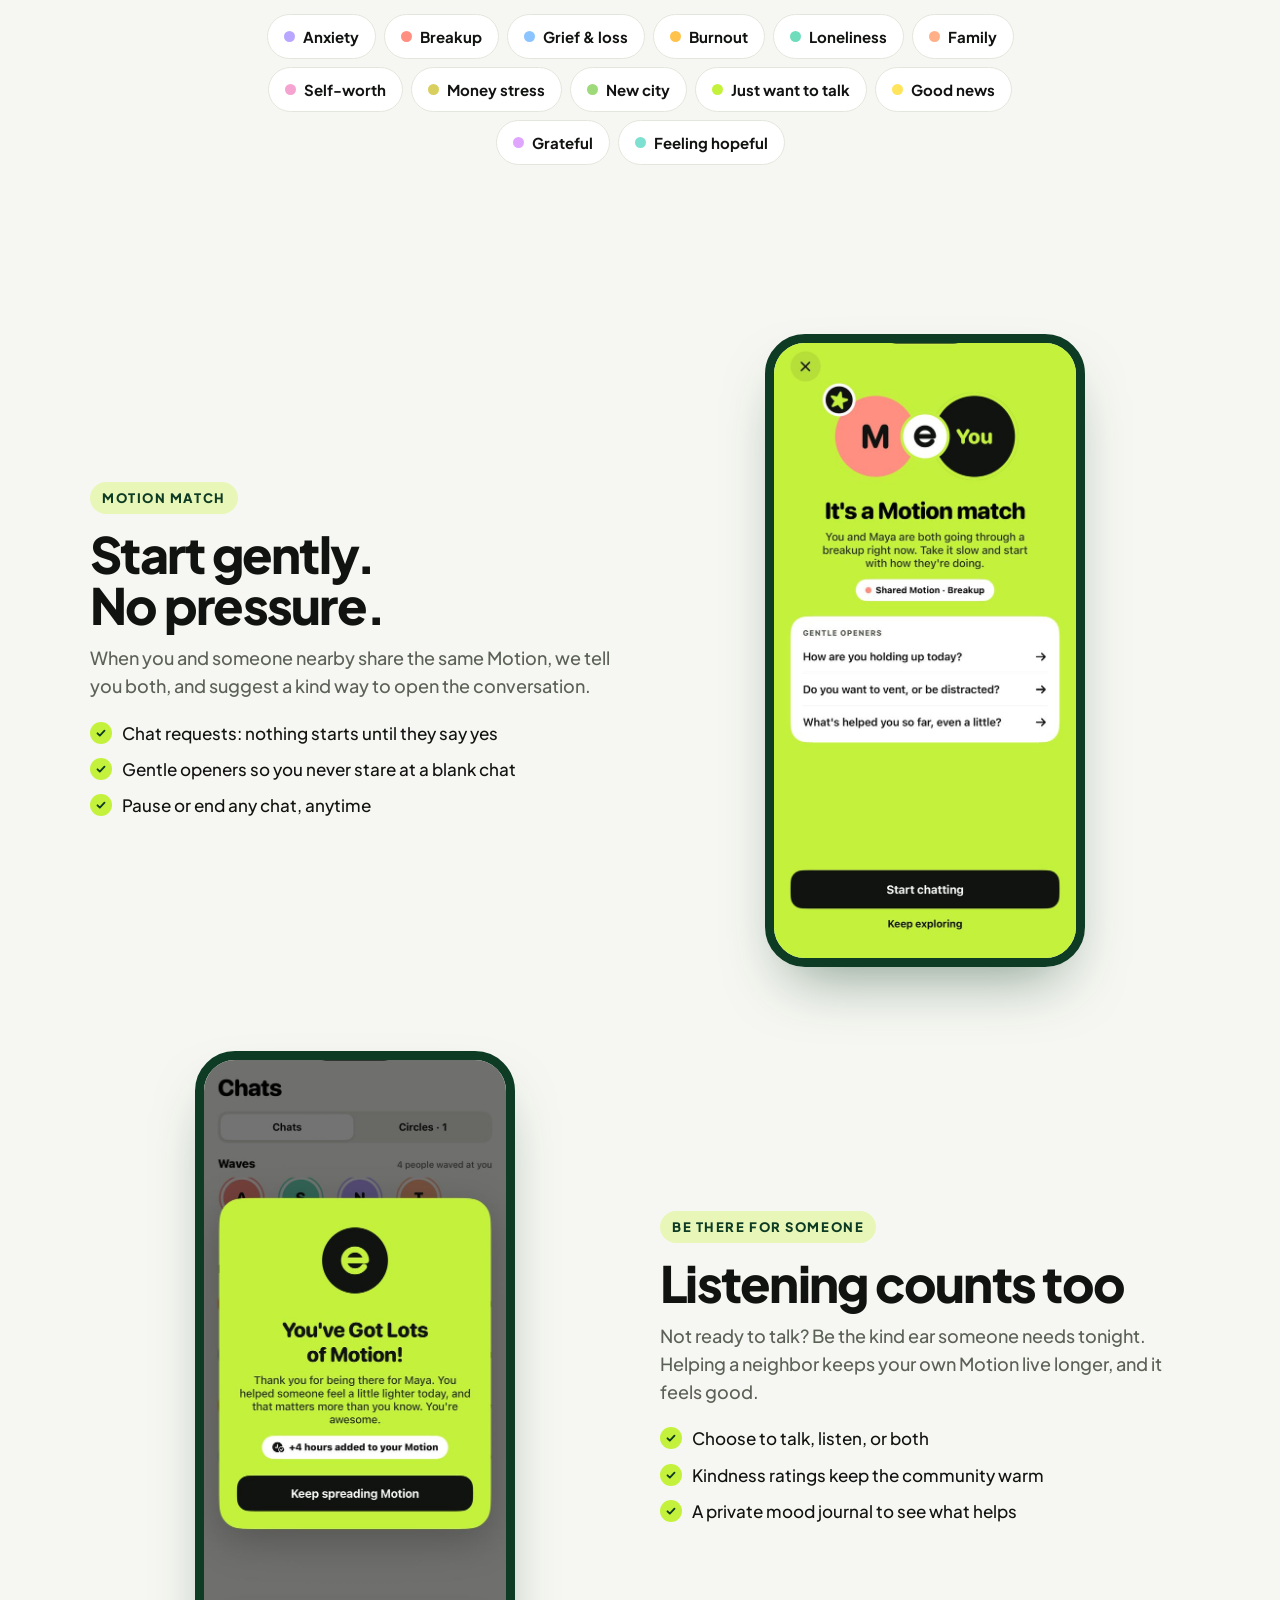
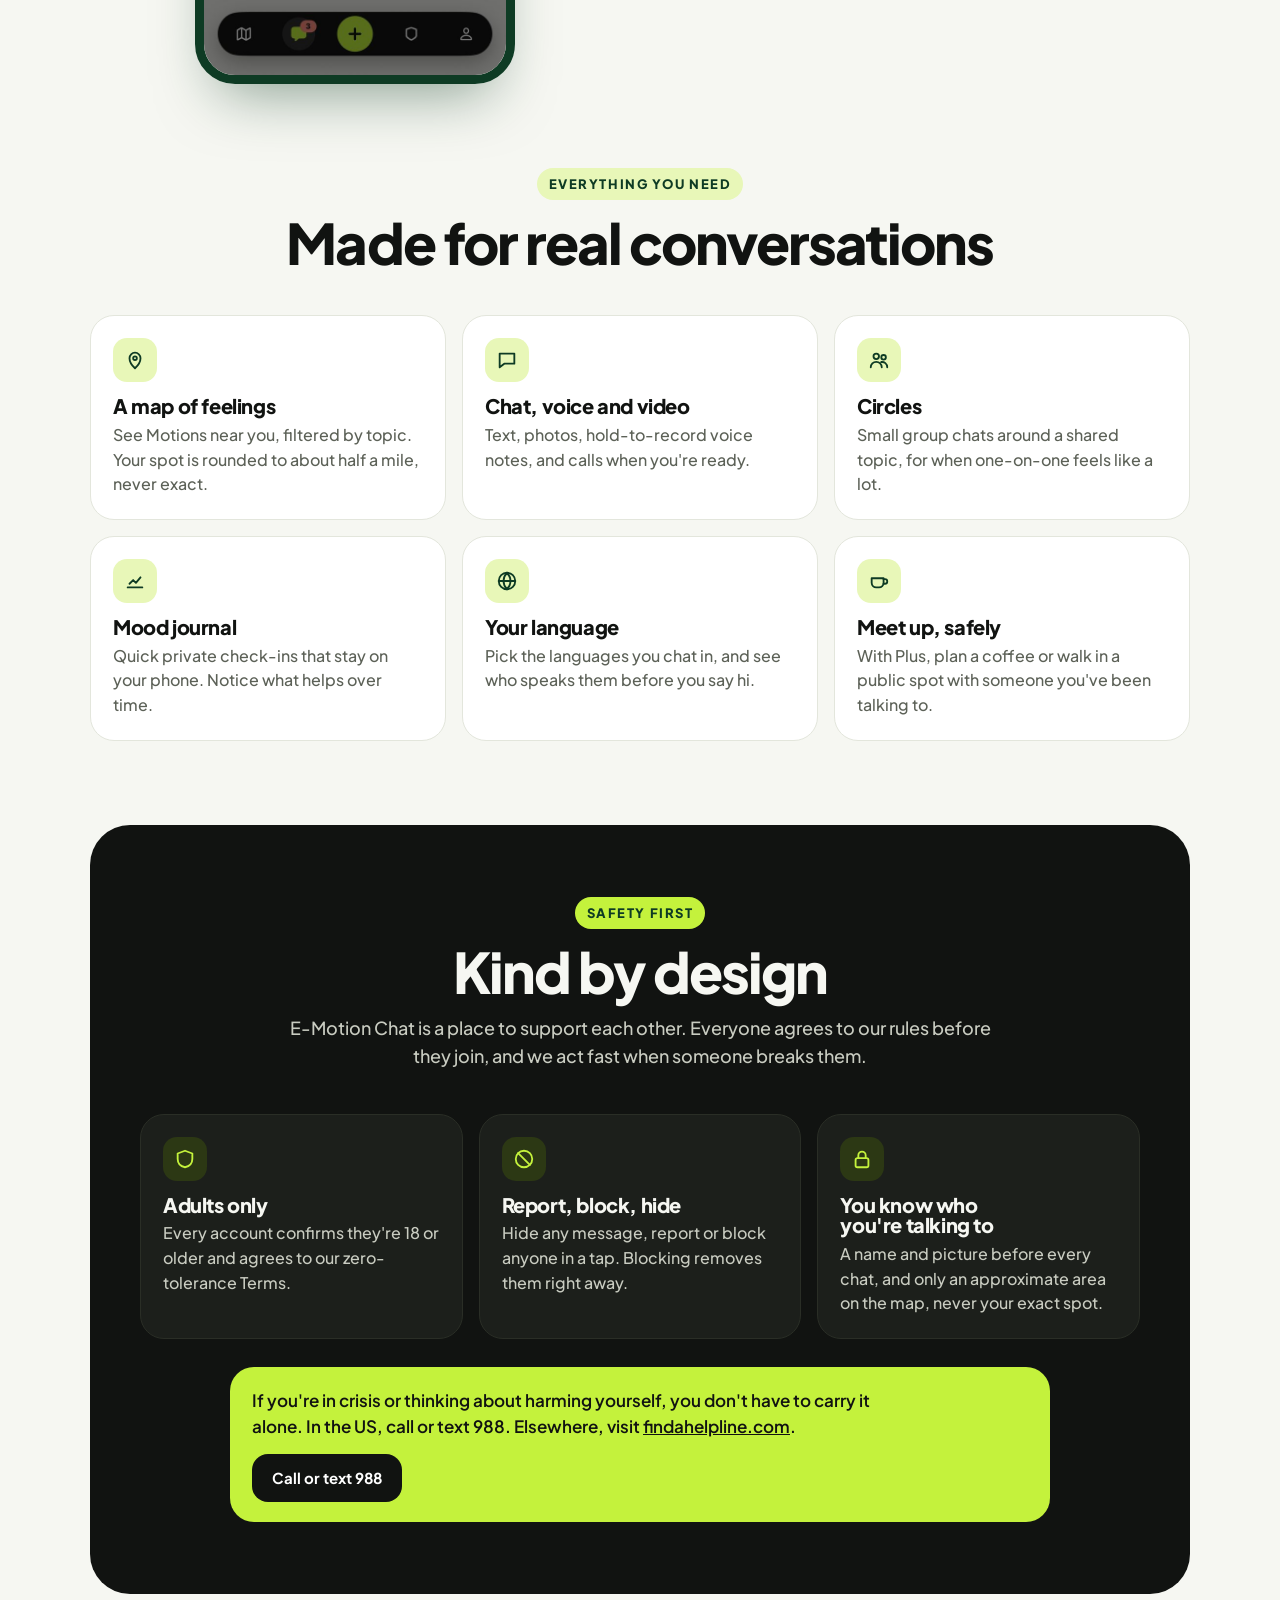
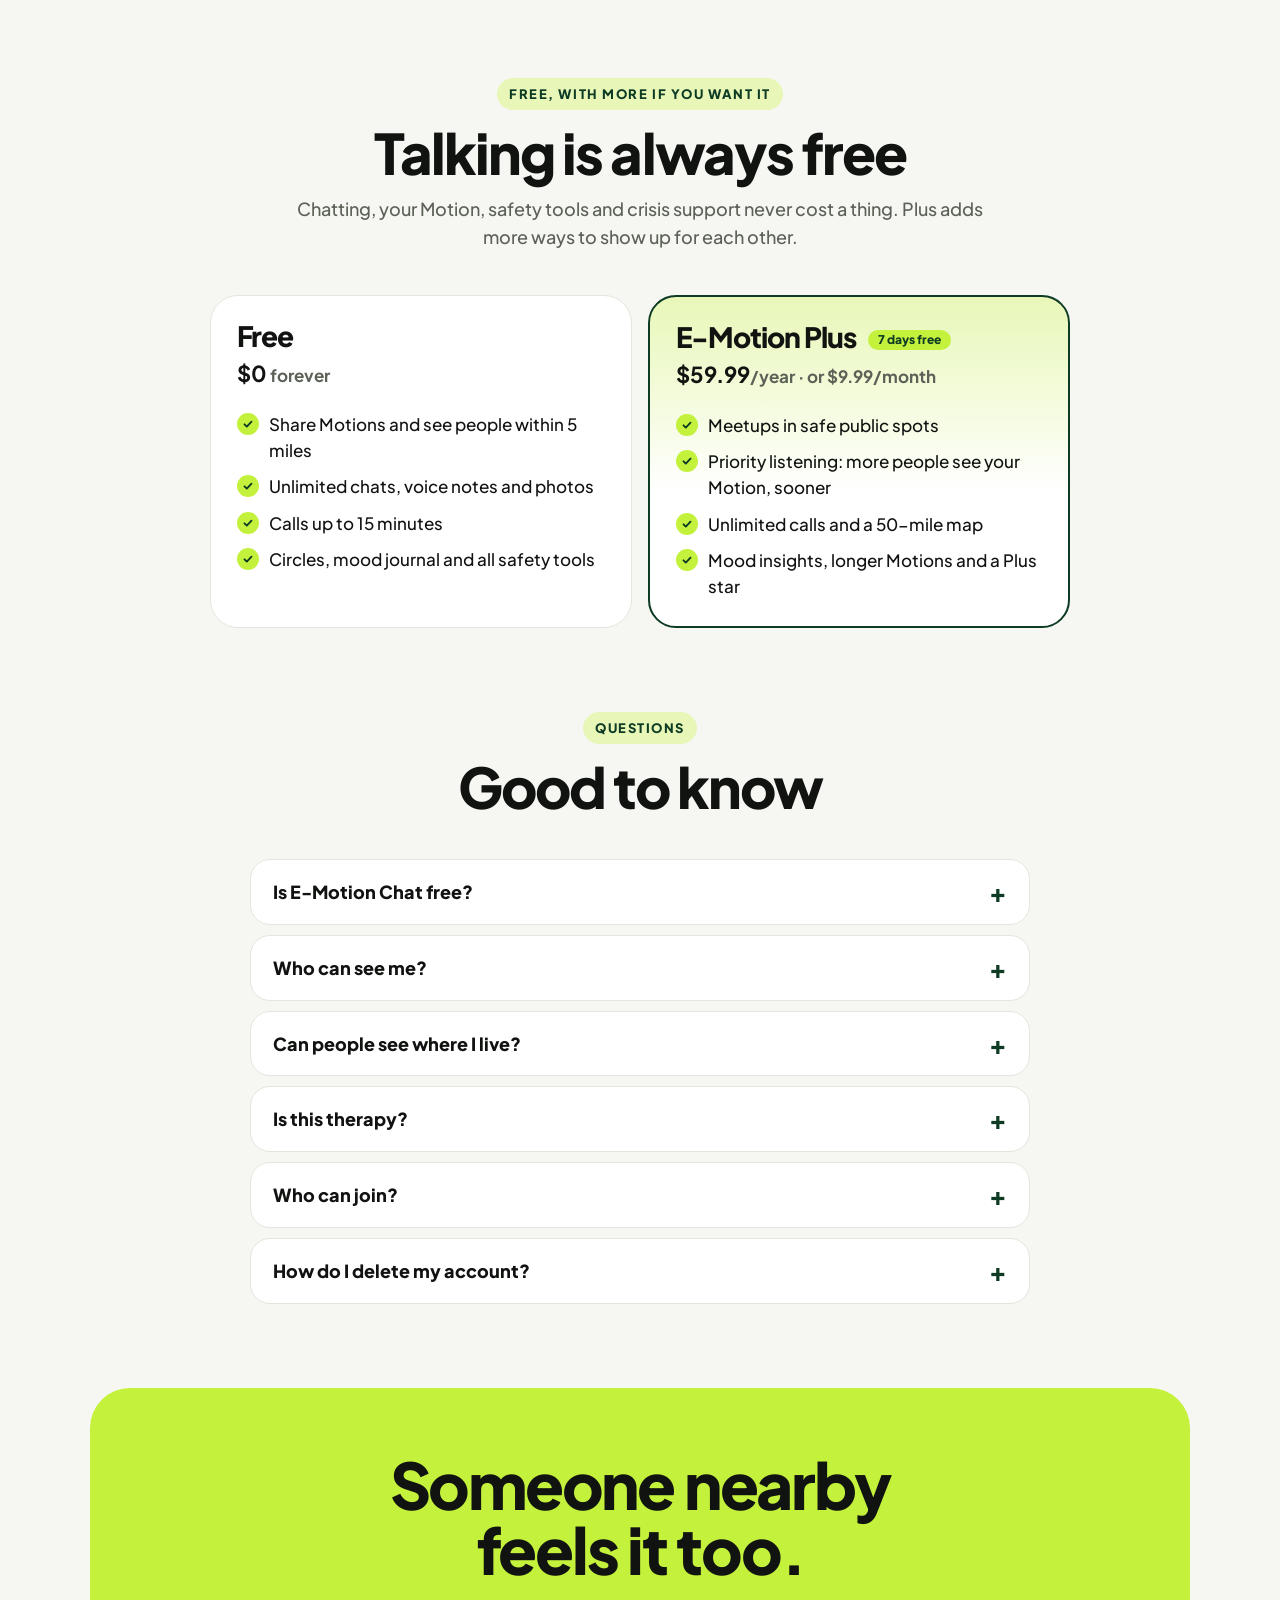
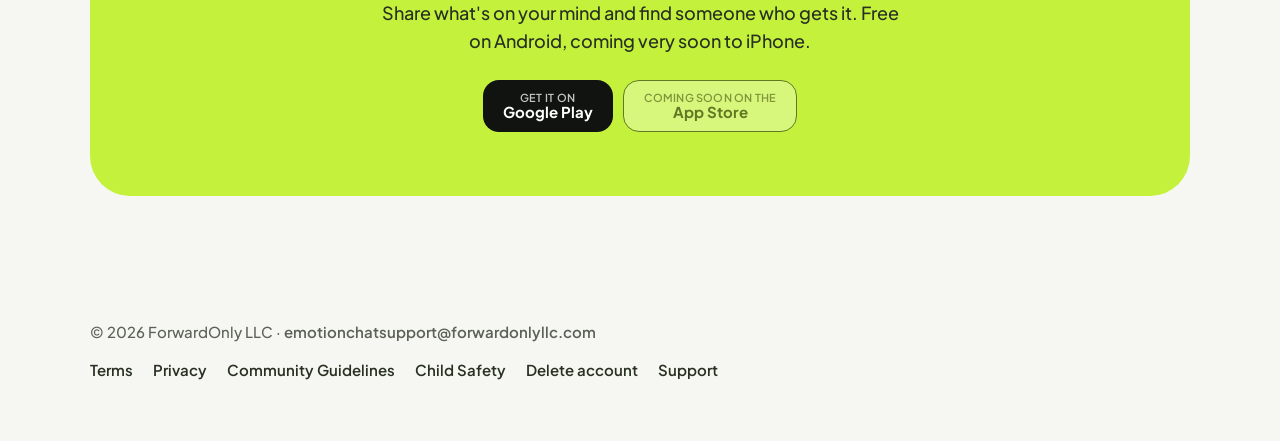
==== commit 3afeb532: "Home: 16s app video, current app screenshots (no anonymous switch, no demo counts) Co-Authored-By: C" ====
--- a/index.html
+++ b/index.html
@@ -90,6 +90,10 @@
 .split .text h2{font-size:clamp(32px,5vw,50px);margin-top:14px}
 .split .text p{margin-top:14px;color:var(--stone);font-size:18px}
 .split .visual{display:flex;justify-content:center}
+.ad-frame{position:relative;width:min(340px,86%);aspect-ratio:9/16;border-radius:34px;overflow:hidden;background:var(--night);box-shadow:0 30px 60px -24px rgba(14,59,36,.55)}
+.ad-frame video{display:block;width:100%;height:100%;object-fit:cover}
+.ad-frame .sound{position:absolute;right:14px;bottom:14px;min-height:44px;padding:0 16px;border:0;border-radius:99px;background:rgba(17,19,17,.78);color:#fff;font:700 14px/1 var(--font);cursor:pointer}
+.ad-frame .sound[aria-pressed="true"]{background:var(--lime);color:var(--night)}
 .split .visual .frame{width:min(320px,80%);border-radius:40px;border:9px solid var(--night);overflow:hidden;box-shadow:0 30px 60px -24px rgba(14,59,36,.5)}
 ul.ticks{list-style:none;padding:0;margin:20px 0 0;display:grid;gap:10px}
 ul.ticks li{display:flex;gap:10px;align-items:flex-start}
@@ -257,6 +261,26 @@
 </div>
 
 <main>
+<section id="watch" style="padding-bottom:0">
+  <div class="wrap">
+    <div class="split">
+      <div class="text reveal">
+        <span class="kicker">See it in action</span>
+        <h2>From 2am thoughts to a kind chat</h2>
+        <p>Share what's on your mind, see who nearby feels the same, and talk it through. Nothing starts until you both say yes.</p>
+      </div>
+      <div class="visual reveal">
+        <div class="ad-frame">
+          <video id="adVideo" autoplay muted loop playsinline preload="metadata" poster="assets/ad-poster.jpg" aria-label="A 16-second video showing E-Motion Chat: share a Motion, see who nearby feels the same, accept a chat request, and talk it through">
+            <source src="assets/ad.mp4" type="video/mp4">
+          </video>
+          <button type="button" class="sound" id="adSound" aria-pressed="false">Sound on</button>
+        </div>
+      </div>
+    </div>
+  </div>
+</section>
+
 <section id="how">
   <div class="wrap">
     <div class="head reveal">
@@ -445,6 +469,17 @@
   els.forEach(function(e){io.observe(e)});
   document.querySelectorAll('.topics .chip').forEach(function(c,i){c.style.animationDelay=(i*0.06)+'s'});
 })();
+(function(){
+  var v=document.getElementById('adVideo'), b=document.getElementById('adSound');
+  if(!v||!b) return;
+  // People who ask for less motion get a still frame they can start themselves.
+  if(window.matchMedia&&matchMedia('(prefers-reduced-motion: reduce)').matches){v.removeAttribute('autoplay');v.pause();v.controls=true;}
+  b.addEventListener('click',function(){
+    var on=v.muted; v.muted=!on;
+    if(on){v.currentTime=0;v.play();}
+    b.setAttribute('aria-pressed',on?'true':'false'); b.textContent=on?'Sound off':'Sound on';
+  });
+})();
 </script>
 </body>
 </html>
